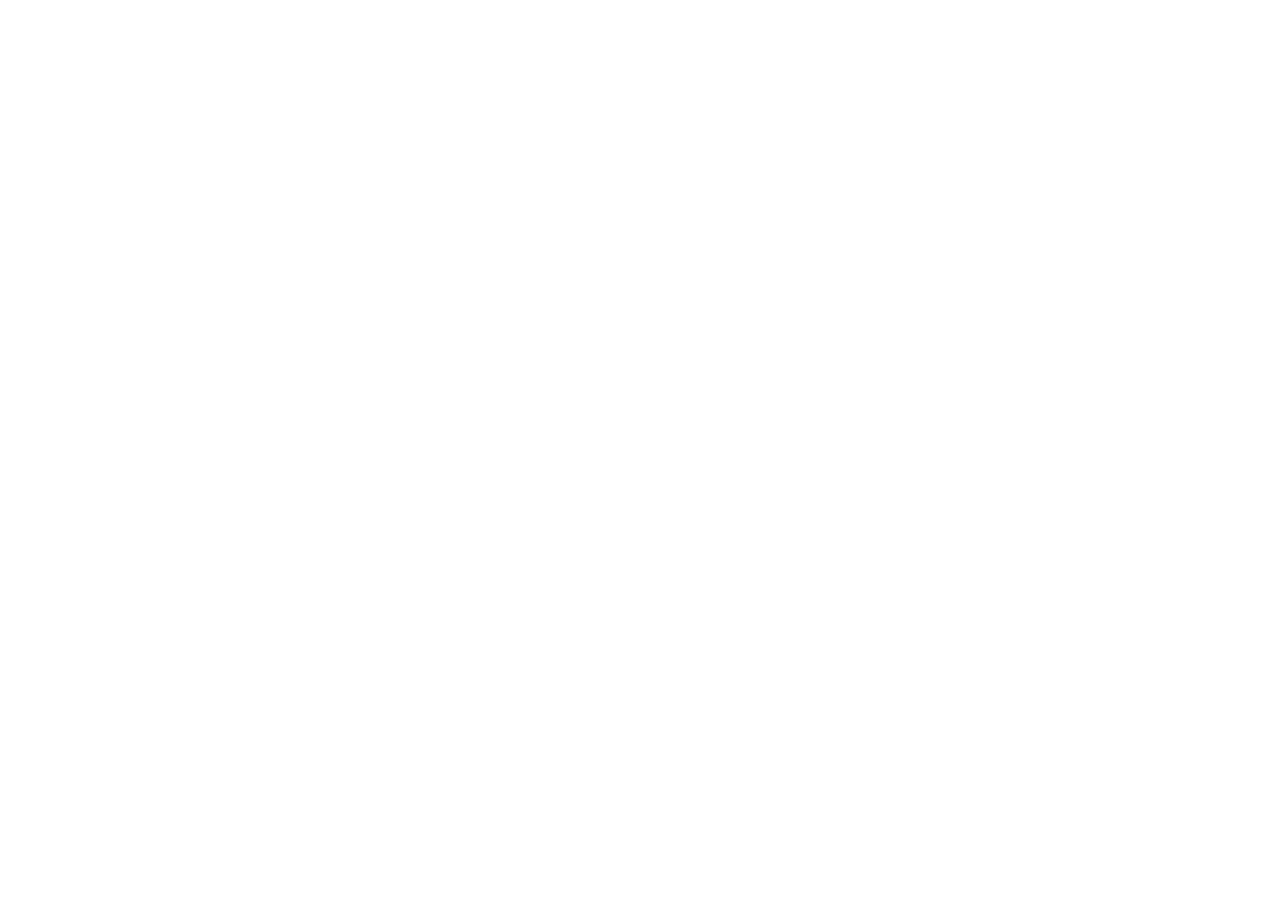
==== index.html @ 13ed6ed2 "大事件项目准备工作" ====
<!DOCTYPE html>
<html lang="en">

<head>
    <meta charset="UTF-8">
    <meta http-equiv="X-UA-Compatible" content="IE=edge">
    <meta name="viewport" content="width=device-width, initial-scale=1.0">
    <title>Document</title>
</head>

<body>

</body>

</html>
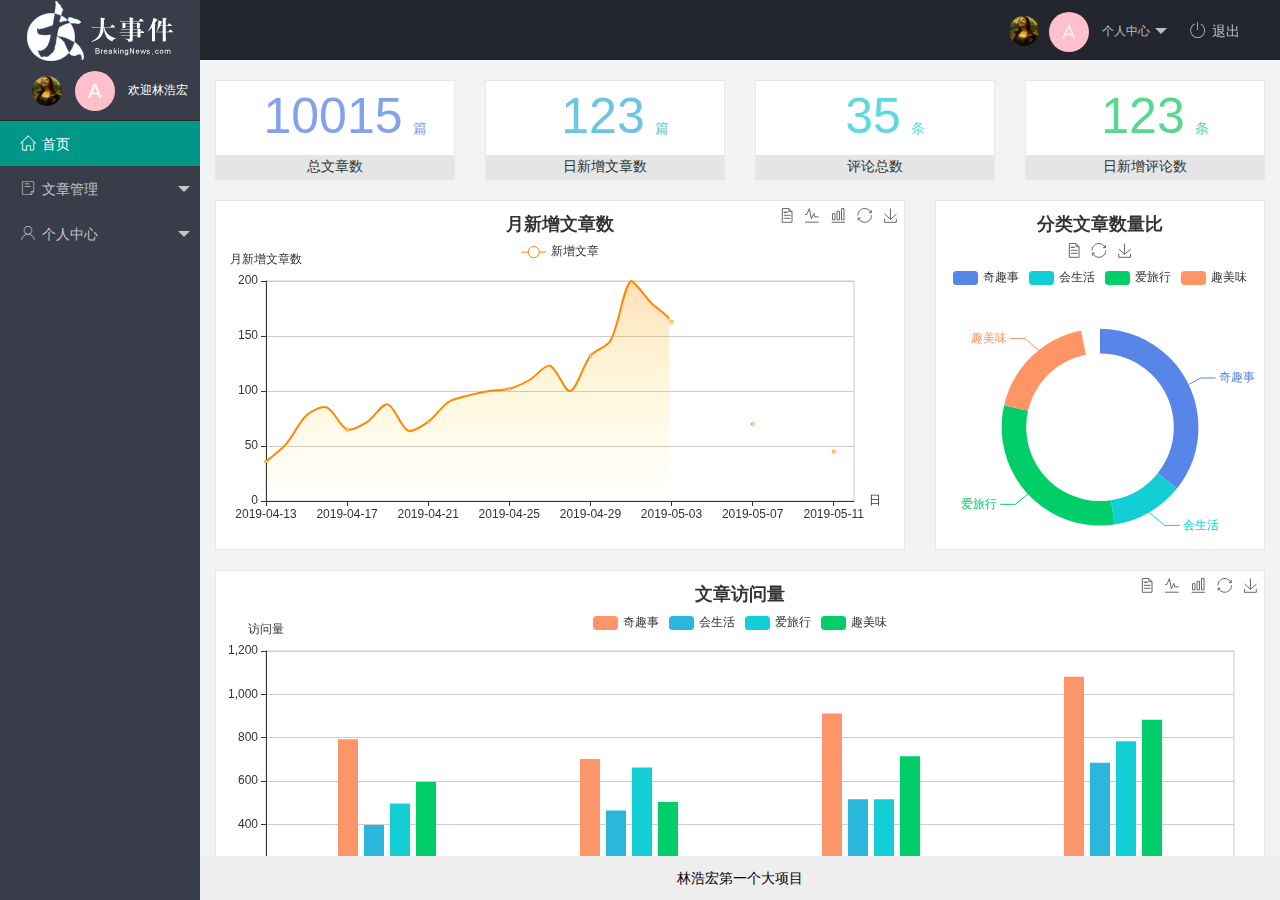
==== commit 790a11d7: "完成后台主页基本设计" ====
--- a/index.html
+++ b/index.html
@@ -6,10 +6,95 @@
     <meta http-equiv="X-UA-Compatible" content="IE=edge">
     <meta name="viewport" content="width=device-width, initial-scale=1.0">
     <title>Document</title>
+    <!-- 导入layui的样式 -->
+    <link rel="stylesheet" href="/assets/lib/layui/css/layui.css">
+    <!-- 导入第三方的字体图标库 -->
+    <link rel="stylesheet" href="/assets/fonts/iconfont.css">
+    <!-- 导入index的样式 -->
+    <link rel="stylesheet" href="/assets/css/index.css">
 </head>
 
 <body>
+    <div class="layui-layout layui-layout-admin">
+        <div class="layui-header">
+            <div class="layui-logo layui-hide-xs layui-bg-black">
+                <img src="/assets/images/logo.png" alt="">
+            </div>
+            <!-- 头部区域（可配合layui 已有的水平导航） -->
 
+            <ul class="layui-nav layui-layout-right">
+                <li class="layui-nav-item layui-hide layui-show-md-inline-block">
+                    <a href="javascript:;" class="userinfo">
+                        <img src="/assets/images/581ef4b29cda1a4cdd66f0a8a981d79a_1.jpg" class="layui-nav-img" style=width:30px;height:30px><span class="text-avatar">
+                            A
+                        </span> 个人中心
+                    </a>
+                    <dl class="layui-nav-child">
+                        <dd><a href="">基本资料</a></dd>
+                        <dd><a href="">更换头像</a></dd>
+                        <dd><a href="">重置密码</a></dd>
+                    </dl>
+                </li>
+                <li class="layui-nav-item" id="tuichu" lay-header-event="menuRight" lay-unselect>
+                    <a href="javascript:;">
+                        <span class="iconfont icon-tuichu"></span>退出
+                    </a>
+                </li>
+            </ul>
+        </div>
+
+        <div class="layui-side layui-bg-black">
+            <div class="layui-side-scroll">
+                <!-- 首页上面的头像区域 -->
+                <div class="userinfo">
+                    <img src="/assets/images/581ef4b29cda1a4cdd66f0a8a981d79a_1.jpg" class="layui-nav-img" style=width:30px;height:30px>
+                    <span class="text-avatar">
+                        A
+                    </span> <span id="welcome">欢迎林浩宏</span>
+                </div>
+                <!-- 左侧导航区域（可配合layui已有的垂直导航） -->
+                <ul class="layui-nav layui-nav-tree" lay-filter="test" lay-shrink="all">
+                    <li class="layui-nav-item layui-this"><a href="/home/dashboard.html" target="fm"><span class="iconfont icon-home"></span>首页</a></li>
+                    <li class="layui-nav-item">
+                        <a class="" href="javascript:;"><span class="iconfont icon-16"></span>文章管理</a>
+                        <dl class="layui-nav-child">
+                            <dd><a href="javascript:;"><i class="layui-icon layui-icon-app"></i>文章类别</a></dd>
+                            <dd><a href="javascript:;"><i class="layui-icon layui-icon-app"></i>文章列表</a></dd>
+                            <dd><a href="javascript:;"><i class="layui-icon layui-icon-app"></i>发布文章</a></dd>
+                        </dl>
+                    </li>
+                    <li class="layui-nav-item">
+                        <a href="javascript:;"><span class="iconfont icon-user"></span>个人中心</a>
+                        <dl class="layui-nav-child">
+                            <dd><a href="javascript:;"><i class="layui-icon layui-icon-user"></i>基本资料</a></dd>
+                            <dd><a href="javascript:;"><i class="layui-icon layui-icon-picture"></i>更换头像</a></dd>
+                            <dd><a href="javascript:;"><i class="layui-icon layui-icon-set-sm"></i>重置密码</a></dd>
+                        </dl>
+                    </li>
+                </ul>
+            </div>
+        </div>
+
+        <div class="layui-body">
+            <!-- 内容主体区域 -->
+            <iframe name="fm" src="/home/dashboard.html" frameborder="0" id="iframe"></iframe>
+        </div>
+
+        <div class="layui-footer">
+            <!-- 底部固定区域 -->
+            林浩宏第一个大项目
+        </div>
+    </div>
+
+
+    <!-- 导入jQuery.js脚本 -->
+    <script src="/assets/lib/jquery.js"></script>
+    <!-- 导入layui.js脚本 -->
+    <script src="/assets/lib/layui/layui.all.js"></script>
+    <!-- 导入本地的index.js脚本 -->
+    <script src="/assets/js/index.js"></script>
+    <!-- 导入封装的公共拼接url地址 -->
+    <script src="/assets/js/baseApi.js"></script>
 </body>
 
 </html>--- a/assets/lib/layui/css/layui.css
+++ b/assets/lib/layui/css/layui.css
@@ -0,0 +1,2 @@
+/** layui-v2.5.5 MIT License By https://www.layui.com */
+ .layui-inline,img{display:inline-block;vertical-align:middle}h1,h2,h3,h4,h5,h6{font-weight:400}.layui-edge,.layui-header,.layui-inline,.layui-main{position:relative}.layui-body,.layui-edge,.layui-elip{overflow:hidden}.layui-btn,.layui-edge,.layui-inline,img{vertical-align:middle}.layui-btn,.layui-disabled,.layui-icon,.layui-unselect{-moz-user-select:none;-webkit-user-select:none;-ms-user-select:none}.layui-elip,.layui-form-checkbox span,.layui-form-pane .layui-form-label{text-overflow:ellipsis;white-space:nowrap}.layui-breadcrumb,.layui-tree-btnGroup{visibility:hidden}blockquote,body,button,dd,div,dl,dt,form,h1,h2,h3,h4,h5,h6,input,li,ol,p,pre,td,textarea,th,ul{margin:0;padding:0;-webkit-tap-highlight-color:rgba(0,0,0,0)}a:active,a:hover{outline:0}img{border:none}li{list-style:none}table{border-collapse:collapse;border-spacing:0}h4,h5,h6{font-size:100%}button,input,optgroup,option,select,textarea{font-family:inherit;font-size:inherit;font-style:inherit;font-weight:inherit;outline:0}pre{white-space:pre-wrap;white-space:-moz-pre-wrap;white-space:-pre-wrap;white-space:-o-pre-wrap;word-wrap:break-word}body{line-height:24px;font:14px Helvetica Neue,Helvetica,PingFang SC,Tahoma,Arial,sans-serif}hr{height:1px;margin:10px 0;border:0;clear:both}a{color:#333;text-decoration:none}a:hover{color:#777}a cite{font-style:normal;*cursor:pointer}.layui-border-box,.layui-border-box *{box-sizing:border-box}.layui-box,.layui-box *{box-sizing:content-box}.layui-clear{clear:both;*zoom:1}.layui-clear:after{content:'\20';clear:both;*zoom:1;display:block;height:0}.layui-inline{*display:inline;*zoom:1}.layui-edge{display:inline-block;width:0;height:0;border-width:6px;border-style:dashed;border-color:transparent}.layui-edge-top{top:-4px;border-bottom-color:#999;border-bottom-style:solid}.layui-edge-right{border-left-color:#999;border-left-style:solid}.layui-edge-bottom{top:2px;border-top-color:#999;border-top-style:solid}.layui-edge-left{border-right-color:#999;border-right-style:solid}.layui-disabled,.layui-disabled:hover{color:#d2d2d2!important;cursor:not-allowed!important}.layui-circle{border-radius:100%}.layui-show{display:block!important}.layui-hide{display:none!important}@font-face{font-family:layui-icon;src:url(../font/iconfont.eot?v=250);src:url(../font/iconfont.eot?v=250#iefix) format('embedded-opentype'),url(../font/iconfont.woff2?v=250) format('woff2'),url(../font/iconfont.woff?v=250) format('woff'),url(../font/iconfont.ttf?v=250) format('truetype'),url(../font/iconfont.svg?v=250#layui-icon) format('svg')}.layui-icon{font-family:layui-icon!important;font-size:16px;font-style:normal;-webkit-font-smoothing:antialiased;-moz-osx-font-smoothing:grayscale}.layui-icon-reply-fill:before{content:"\e611"}.layui-icon-set-fill:before{content:"\e614"}.layui-icon-menu-fill:before{content:"\e60f"}.layui-icon-search:before{content:"\e615"}.layui-icon-share:before{content:"\e641"}.layui-icon-set-sm:before{content:"\e620"}.layui-icon-engine:before{content:"\e628"}.layui-icon-close:before{content:"\1006"}.layui-icon-close-fill:before{content:"\1007"}.layui-icon-chart-screen:before{content:"\e629"}.layui-icon-star:before{content:"\e600"}.layui-icon-circle-dot:before{content:"\e617"}.layui-icon-chat:before{content:"\e606"}.layui-icon-release:before{content:"\e609"}.layui-icon-list:before{content:"\e60a"}.layui-icon-chart:before{content:"\e62c"}.layui-icon-ok-circle:before{content:"\1005"}.layui-icon-layim-theme:before{content:"\e61b"}.layui-icon-table:before{content:"\e62d"}.layui-icon-right:before{content:"\e602"}.layui-icon-left:before{content:"\e603"}.layui-icon-cart-simple:before{content:"\e698"}.layui-icon-face-cry:before{content:"\e69c"}.layui-icon-face-smile:before{content:"\e6af"}.layui-icon-survey:before{content:"\e6b2"}.layui-icon-tree:before{content:"\e62e"}.layui-icon-upload-circle:before{content:"\e62f"}.layui-icon-add-circle:before{content:"\e61f"}.layui-icon-download-circle:before{content:"\e601"}.layui-icon-templeate-1:before{content:"\e630"}.layui-icon-util:before{content:"\e631"}.layui-icon-face-surprised:before{content:"\e664"}.layui-icon-edit:before{content:"\e642"}.layui-icon-speaker:before{content:"\e645"}.layui-icon-down:before{content:"\e61a"}.layui-icon-file:before{content:"\e621"}.layui-icon-layouts:before{content:"\e632"}.layui-icon-rate-half:before{content:"\e6c9"}.layui-icon-add-circle-fine:before{content:"\e608"}.layui-icon-prev-circle:before{content:"\e633"}.layui-icon-read:before{content:"\e705"}.layui-icon-404:before{content:"\e61c"}.layui-icon-carousel:before{content:"\e634"}.layui-icon-help:before{content:"\e607"}.layui-icon-code-circle:before{content:"\e635"}.layui-icon-water:before{content:"\e636"}.layui-icon-username:before{content:"\e66f"}.layui-icon-find-fill:before{content:"\e670"}.layui-icon-about:before{content:"\e60b"}.layui-icon-location:before{content:"\e715"}.layui-icon-up:before{content:"\e619"}.layui-icon-pause:before{content:"\e651"}.layui-icon-date:before{content:"\e637"}.layui-icon-layim-uploadfile:before{content:"\e61d"}.layui-icon-delete:before{content:"\e640"}.layui-icon-play:before{content:"\e652"}.layui-icon-top:before{content:"\e604"}.layui-icon-friends:before{content:"\e612"}.layui-icon-refresh-3:before{content:"\e9aa"}.layui-icon-ok:before{content:"\e605"}.layui-icon-layer:before{content:"\e638"}.layui-icon-face-smile-fine:before{content:"\e60c"}.layui-icon-dollar:before{content:"\e659"}.layui-icon-group:before{content:"\e613"}.layui-icon-layim-download:before{content:"\e61e"}.layui-icon-picture-fine:before{content:"\e60d"}.layui-icon-link:before{content:"\e64c"}.layui-icon-diamond:before{content:"\e735"}.layui-icon-log:before{content:"\e60e"}.layui-icon-rate-solid:before{content:"\e67a"}.layui-icon-fonts-del:before{content:"\e64f"}.layui-icon-unlink:before{content:"\e64d"}.layui-icon-fonts-clear:before{content:"\e639"}.layui-icon-triangle-r:before{content:"\e623"}.layui-icon-circle:before{content:"\e63f"}.layui-icon-radio:before{content:"\e643"}.layui-icon-align-center:before{content:"\e647"}.layui-icon-align-right:before{content:"\e648"}.layui-icon-align-left:before{content:"\e649"}.layui-icon-loading-1:before{content:"\e63e"}.layui-icon-return:before{content:"\e65c"}.layui-icon-fonts-strong:before{content:"\e62b"}.layui-icon-upload:before{content:"\e67c"}.layui-icon-dialogue:before{content:"\e63a"}.layui-icon-video:before{content:"\e6ed"}.layui-icon-headset:before{content:"\e6fc"}.layui-icon-cellphone-fine:before{content:"\e63b"}.layui-icon-add-1:before{content:"\e654"}.layui-icon-face-smile-b:before{content:"\e650"}.layui-icon-fonts-html:before{content:"\e64b"}.layui-icon-form:before{content:"\e63c"}.layui-icon-cart:before{content:"\e657"}.layui-icon-camera-fill:before{content:"\e65d"}.layui-icon-tabs:before{content:"\e62a"}.layui-icon-fonts-code:before{content:"\e64e"}.layui-icon-fire:before{content:"\e756"}.layui-icon-set:before{content:"\e716"}.layui-icon-fonts-u:before{content:"\e646"}.layui-icon-triangle-d:before{content:"\e625"}.layui-icon-tips:before{content:"\e702"}.layui-icon-picture:before{content:"\e64a"}.layui-icon-more-vertical:before{content:"\e671"}.layui-icon-flag:before{content:"\e66c"}.layui-icon-loading:before{content:"\e63d"}.layui-icon-fonts-i:before{content:"\e644"}.layui-icon-refresh-1:before{content:"\e666"}.layui-icon-rmb:before{content:"\e65e"}.layui-icon-home:before{content:"\e68e"}.layui-icon-user:before{content:"\e770"}.layui-icon-notice:before{content:"\e667"}.layui-icon-login-weibo:before{content:"\e675"}.layui-icon-voice:before{content:"\e688"}.layui-icon-upload-drag:before{content:"\e681"}.layui-icon-login-qq:before{content:"\e676"}.layui-icon-snowflake:before{content:"\e6b1"}.layui-icon-file-b:before{content:"\e655"}.layui-icon-template:before{content:"\e663"}.layui-icon-auz:before{content:"\e672"}.layui-icon-console:before{content:"\e665"}.layui-icon-app:before{content:"\e653"}.layui-icon-prev:before{content:"\e65a"}.layui-icon-website:before{content:"\e7ae"}.layui-icon-next:before{content:"\e65b"}.layui-icon-component:before{content:"\e857"}.layui-icon-more:before{content:"\e65f"}.layui-icon-login-wechat:before{content:"\e677"}.layui-icon-shrink-right:before{content:"\e668"}.layui-icon-spread-left:before{content:"\e66b"}.layui-icon-camera:before{content:"\e660"}.layui-icon-note:before{content:"\e66e"}.layui-icon-refresh:before{content:"\e669"}.layui-icon-female:before{content:"\e661"}.layui-icon-male:before{content:"\e662"}.layui-icon-password:before{content:"\e673"}.layui-icon-senior:before{content:"\e674"}.layui-icon-theme:before{content:"\e66a"}.layui-icon-tread:before{content:"\e6c5"}.layui-icon-praise:before{content:"\e6c6"}.layui-icon-star-fill:before{content:"\e658"}.layui-icon-rate:before{content:"\e67b"}.layui-icon-template-1:before{content:"\e656"}.layui-icon-vercode:before{content:"\e679"}.layui-icon-cellphone:before{content:"\e678"}.layui-icon-screen-full:before{content:"\e622"}.layui-icon-screen-restore:before{content:"\e758"}.layui-icon-cols:before{content:"\e610"}.layui-icon-export:before{content:"\e67d"}.layui-icon-print:before{content:"\e66d"}.layui-icon-slider:before{content:"\e714"}.layui-icon-addition:before{content:"\e624"}.layui-icon-subtraction:before{content:"\e67e"}.layui-icon-service:before{content:"\e626"}.layui-icon-transfer:before{content:"\e691"}.layui-main{width:1140px;margin:0 auto}.layui-header{z-index:1000;height:60px}.layui-header a:hover{transition:all .5s;-webkit-transition:all .5s}.layui-side{position:fixed;left:0;top:0;bottom:0;z-index:999;width:200px;overflow-x:hidden}.layui-side-scroll{position:relative;width:220px;height:100%;overflow-x:hidden}.layui-body{position:absolute;left:200px;right:0;top:0;bottom:0;z-index:998;width:auto;overflow-y:auto;box-sizing:border-box}.layui-layout-body{overflow:hidden}.layui-layout-admin .layui-header{background-color:#23262E}.layui-layout-admin .layui-side{top:60px;width:200px;overflow-x:hidden}.layui-layout-admin .layui-body{position:fixed;top:60px;bottom:44px}.layui-layout-admin .layui-main{width:auto;margin:0 15px}.layui-layout-admin .layui-footer{position:fixed;left:200px;right:0;bottom:0;height:44px;line-height:44px;padding:0 15px;background-color:#eee}.layui-layout-admin .layui-logo{position:absolute;left:0;top:0;width:200px;height:100%;line-height:60px;text-align:center;color:#009688;font-size:16px}.layui-layout-admin .layui-header .layui-nav{background:0 0}.layui-layout-left{position:absolute!important;left:200px;top:0}.layui-layout-right{position:absolute!important;right:0;top:0}.layui-container{position:relative;margin:0 auto;padding:0 15px;box-sizing:border-box}.layui-fluid{position:relative;margin:0 auto;padding:0 15px}.layui-row:after,.layui-row:before{content:'';display:block;clear:both}.layui-col-lg1,.layui-col-lg10,.layui-col-lg11,.layui-col-lg12,.layui-col-lg2,.layui-col-lg3,.layui-col-lg4,.layui-col-lg5,.layui-col-lg6,.layui-col-lg7,.layui-col-lg8,.layui-col-lg9,.layui-col-md1,.layui-col-md10,.layui-col-md11,.layui-col-md12,.layui-col-md2,.layui-col-md3,.layui-col-md4,.layui-col-md5,.layui-col-md6,.layui-col-md7,.layui-col-md8,.layui-col-md9,.layui-col-sm1,.layui-col-sm10,.layui-col-sm11,.layui-col-sm12,.layui-col-sm2,.layui-col-sm3,.layui-col-sm4,.layui-col-sm5,.layui-col-sm6,.layui-col-sm7,.layui-col-sm8,.layui-col-sm9,.layui-col-xs1,.layui-col-xs10,.layui-col-xs11,.layui-col-xs12,.layui-col-xs2,.layui-col-xs3,.layui-col-xs4,.layui-col-xs5,.layui-col-xs6,.layui-col-xs7,.layui-col-xs8,.layui-col-xs9{position:relative;display:block;box-sizing:border-box}.layui-col-xs1,.layui-col-xs10,.layui-col-xs11,.layui-col-xs12,.layui-col-xs2,.layui-col-xs3,.layui-col-xs4,.layui-col-xs5,.layui-col-xs6,.layui-col-xs7,.layui-col-xs8,.layui-col-xs9{float:left}.layui-col-xs1{width:8.33333333%}.layui-col-xs2{width:16.66666667%}.layui-col-xs3{width:25%}.layui-col-xs4{width:33.33333333%}.layui-col-xs5{width:41.66666667%}.layui-col-xs6{width:50%}.layui-col-xs7{width:58.33333333%}.layui-col-xs8{width:66.66666667%}.layui-col-xs9{width:75%}.layui-col-xs10{width:83.33333333%}.layui-col-xs11{width:91.66666667%}.layui-col-xs12{width:100%}.layui-col-xs-offset1{margin-left:8.33333333%}.layui-col-xs-offset2{margin-left:16.66666667%}.layui-col-xs-offset3{margin-left:25%}.layui-col-xs-offset4{margin-left:33.33333333%}.layui-col-xs-offset5{margin-left:41.66666667%}.layui-col-xs-offset6{margin-left:50%}.layui-col-xs-offset7{margin-left:58.33333333%}.layui-col-xs-offset8{margin-left:66.66666667%}.layui-col-xs-offset9{margin-left:75%}.layui-col-xs-offset10{margin-left:83.33333333%}.layui-col-xs-offset11{margin-left:91.66666667%}.layui-col-xs-offset12{margin-left:100%}@media screen and (max-width:768px){.layui-hide-xs{display:none!important}.layui-show-xs-block{display:block!important}.layui-show-xs-inline{display:inline!important}.layui-show-xs-inline-block{display:inline-block!important}}@media screen and (min-width:768px){.layui-container{width:750px}.layui-hide-sm{display:none!important}.layui-show-sm-block{display:block!important}.layui-show-sm-inline{display:inline!important}.layui-show-sm-inline-block{display:inline-block!important}.layui-col-sm1,.layui-col-sm10,.layui-col-sm11,.layui-col-sm12,.layui-col-sm2,.layui-col-sm3,.layui-col-sm4,.layui-col-sm5,.layui-col-sm6,.layui-col-sm7,.layui-col-sm8,.layui-col-sm9{float:left}.layui-col-sm1{width:8.33333333%}.layui-col-sm2{width:16.66666667%}.layui-col-sm3{width:25%}.layui-col-sm4{width:33.33333333%}.layui-col-sm5{width:41.66666667%}.layui-col-sm6{width:50%}.layui-col-sm7{width:58.33333333%}.layui-col-sm8{width:66.66666667%}.layui-col-sm9{width:75%}.layui-col-sm10{width:83.33333333%}.layui-col-sm11{width:91.66666667%}.layui-col-sm12{width:100%}.layui-col-sm-offset1{margin-left:8.33333333%}.layui-col-sm-offset2{margin-left:16.66666667%}.layui-col-sm-offset3{margin-left:25%}.layui-col-sm-offset4{margin-left:33.33333333%}.layui-col-sm-offset5{margin-left:41.66666667%}.layui-col-sm-offset6{margin-left:50%}.layui-col-sm-offset7{margin-left:58.33333333%}.layui-col-sm-offset8{margin-left:66.66666667%}.layui-col-sm-offset9{margin-left:75%}.layui-col-sm-offset10{margin-left:83.33333333%}.layui-col-sm-offset11{margin-left:91.66666667%}.layui-col-sm-offset12{margin-left:100%}}@media screen and (min-width:992px){.layui-container{width:970px}.layui-hide-md{display:none!important}.layui-show-md-block{display:block!important}.layui-show-md-inline{display:inline!important}.layui-show-md-inline-block{display:inline-block!important}.layui-col-md1,.layui-col-md10,.layui-col-md11,.layui-col-md12,.layui-col-md2,.layui-col-md3,.layui-col-md4,.layui-col-md5,.layui-col-md6,.layui-col-md7,.layui-col-md8,.layui-col-md9{float:left}.layui-col-md1{width:8.33333333%}.layui-col-md2{width:16.66666667%}.layui-col-md3{width:25%}.layui-col-md4{width:33.33333333%}.layui-col-md5{width:41.66666667%}.layui-col-md6{width:50%}.layui-col-md7{width:58.33333333%}.layui-col-md8{width:66.66666667%}.layui-col-md9{width:75%}.layui-col-md10{width:83.33333333%}.layui-col-md11{width:91.66666667%}.layui-col-md12{width:100%}.layui-col-md-offset1{margin-left:8.33333333%}.layui-col-md-offset2{margin-left:16.66666667%}.layui-col-md-offset3{margin-left:25%}.layui-col-md-offset4{margin-left:33.33333333%}.layui-col-md-offset5{margin-left:41.66666667%}.layui-col-md-offset6{margin-left:50%}.layui-col-md-offset7{margin-left:58.33333333%}.layui-col-md-offset8{margin-left:66.66666667%}.layui-col-md-offset9{margin-left:75%}.layui-col-md-offset10{margin-left:83.33333333%}.layui-col-md-offset11{margin-left:91.66666667%}.layui-col-md-offset12{margin-left:100%}}@media screen and (min-width:1200px){.layui-container{width:1170px}.layui-hide-lg{display:none!important}.layui-show-lg-block{display:block!important}.layui-show-lg-inline{display:inline!important}.layui-show-lg-inline-block{display:inline-block!important}.layui-col-lg1,.layui-col-lg10,.layui-col-lg11,.layui-col-lg12,.layui-col-lg2,.layui-col-lg3,.layui-col-lg4,.layui-col-lg5,.layui-col-lg6,.layui-col-lg7,.layui-col-lg8,.layui-col-lg9{float:left}.layui-col-lg1{width:8.33333333%}.layui-col-lg2{width:16.66666667%}.layui-col-lg3{width:25%}.layui-col-lg4{width:33.33333333%}.layui-col-lg5{width:41.66666667%}.layui-col-lg6{width:50%}.layui-col-lg7{width:58.33333333%}.layui-col-lg8{width:66.66666667%}.layui-col-lg9{width:75%}.layui-col-lg10{width:83.33333333%}.layui-col-lg11{width:91.66666667%}.layui-col-lg12{width:100%}.layui-col-lg-offset1{margin-left:8.33333333%}.layui-col-lg-offset2{margin-left:16.66666667%}.layui-col-lg-offset3{margin-left:25%}.layui-col-lg-offset4{margin-left:33.33333333%}.layui-col-lg-offset5{margin-left:41.66666667%}.layui-col-lg-offset6{margin-left:50%}.layui-col-lg-offset7{margin-left:58.33333333%}.layui-col-lg-offset8{margin-left:66.66666667%}.layui-col-lg-offset9{margin-left:75%}.layui-col-lg-offset10{margin-left:83.33333333%}.layui-col-lg-offset11{margin-left:91.66666667%}.layui-col-lg-offset12{margin-left:100%}}.layui-col-space1{margin:-.5px}.layui-col-space1>*{padding:.5px}.layui-col-space3{margin:-1.5px}.layui-col-space3>*{padding:1.5px}.layui-col-space5{margin:-2.5px}.layui-col-space5>*{padding:2.5px}.layui-col-space8{margin:-3.5px}.layui-col-space8>*{padding:3.5px}.layui-col-space10{margin:-5px}.layui-col-space10>*{padding:5px}.layui-col-space12{margin:-6px}.layui-col-space12>*{padding:6px}.layui-col-space15{margin:-7.5px}.layui-col-space15>*{padding:7.5px}.layui-col-space18{margin:-9px}.layui-col-space18>*{padding:9px}.layui-col-space20{margin:-10px}.layui-col-space20>*{padding:10px}.layui-col-space22{margin:-11px}.layui-col-space22>*{padding:11px}.layui-col-space25{margin:-12.5px}.layui-col-space25>*{padding:12.5px}.layui-col-space30{margin:-15px}.layui-col-space30>*{padding:15px}.layui-btn,.layui-input,.layui-select,.layui-textarea,.layui-upload-button{outline:0;-webkit-appearance:none;transition:all .3s;-webkit-transition:all .3s;box-sizing:border-box}.layui-elem-quote{margin-bottom:10px;padding:15px;line-height:22px;border-left:5px solid #009688;border-radius:0 2px 2px 0;background-color:#f2f2f2}.layui-quote-nm{border-style:solid;border-width:1px 1px 1px 5px;background:0 0}.layui-elem-field{margin-bottom:10px;padding:0;border-width:1px;border-style:solid}.layui-elem-field legend{margin-left:20px;padding:0 10px;font-size:20px;font-weight:300}.layui-field-title{margin:10px 0 20px;border-width:1px 0 0}.layui-field-box{padding:10px 15px}.layui-field-title .layui-field-box{padding:10px 0}.layui-progress{position:relative;height:6px;border-radius:20px;background-color:#e2e2e2}.layui-progress-bar{position:absolute;left:0;top:0;width:0;max-width:100%;height:6px;border-radius:20px;text-align:right;background-color:#5FB878;transition:all .3s;-webkit-transition:all .3s}.layui-progress-big,.layui-progress-big .layui-progress-bar{height:18px;line-height:18px}.layui-progress-text{position:relative;top:-20px;line-height:18px;font-size:12px;color:#666}.layui-progress-big .layui-progress-text{position:static;padding:0 10px;color:#fff}.layui-collapse{border-width:1px;border-style:solid;border-radius:2px}.layui-colla-content,.layui-colla-item{border-top-width:1px;border-top-style:solid}.layui-colla-item:first-child{border-top:none}.layui-colla-title{position:relative;height:42px;line-height:42px;padding:0 15px 0 35px;color:#333;background-color:#f2f2f2;cursor:pointer;font-size:14px;overflow:hidden}.layui-colla-content{display:none;padding:10px 15px;line-height:22px;color:#666}.layui-colla-icon{position:absolute;left:15px;top:0;font-size:14px}.layui-card{margin-bottom:15px;border-radius:2px;background-color:#fff;box-shadow:0 1px 2px 0 rgba(0,0,0,.05)}.layui-card:last-child{margin-bottom:0}.layui-card-header{position:relative;height:42px;line-height:42px;padding:0 15px;border-bottom:1px solid #f6f6f6;color:#333;border-radius:2px 2px 0 0;font-size:14px}.layui-bg-black,.layui-bg-blue,.layui-bg-cyan,.layui-bg-green,.layui-bg-orange,.layui-bg-red{color:#fff!important}.layui-card-body{position:relative;padding:10px 15px;line-height:24px}.layui-card-body[pad15]{padding:15px}.layui-card-body[pad20]{padding:20px}.layui-card-body .layui-table{margin:5px 0}.layui-card .layui-tab{margin:0}.layui-panel-window{position:relative;padding:15px;border-radius:0;border-top:5px solid #E6E6E6;background-color:#fff}.layui-auxiliar-moving{position:fixed;left:0;right:0;top:0;bottom:0;width:100%;height:100%;background:0 0;z-index:9999999999}.layui-form-label,.layui-form-mid,.layui-form-select,.layui-input-block,.layui-input-inline,.layui-textarea{position:relative}.layui-bg-red{background-color:#FF5722!important}.layui-bg-orange{background-color:#FFB800!important}.layui-bg-green{background-color:#009688!important}.layui-bg-cyan{background-color:#2F4056!important}.layui-bg-blue{background-color:#1E9FFF!important}.layui-bg-black{background-color:#393D49!important}.layui-bg-gray{background-color:#eee!important;color:#666!important}.layui-badge-rim,.layui-colla-content,.layui-colla-item,.layui-collapse,.layui-elem-field,.layui-form-pane .layui-form-item[pane],.layui-form-pane .layui-form-label,.layui-input,.layui-layedit,.layui-layedit-tool,.layui-quote-nm,.layui-select,.layui-tab-bar,.layui-tab-card,.layui-tab-title,.layui-tab-title .layui-this:after,.layui-textarea{border-color:#e6e6e6}.layui-timeline-item:before,hr{background-color:#e6e6e6}.layui-text{line-height:22px;font-size:14px;color:#666}.layui-text h1,.layui-text h2,.layui-text h3{font-weight:500;color:#333}.layui-text h1{font-size:30px}.layui-text h2{font-size:24px}.layui-text h3{font-size:18px}.layui-text a:not(.layui-btn){color:#01AAED}.layui-text a:not(.layui-btn):hover{text-decoration:underline}.layui-text ul{padding:5px 0 5px 15px}.layui-text ul li{margin-top:5px;list-style-type:disc}.layui-text em,.layui-word-aux{color:#999!important;padding:0 5px!important}.layui-btn{display:inline-block;height:38px;line-height:38px;padding:0 18px;background-color:#009688;color:#fff;white-space:nowrap;text-align:center;font-size:14px;border:none;border-radius:2px;cursor:pointer}.layui-btn:hover{opacity:.8;filter:alpha(opacity=80);color:#fff}.layui-btn:active{opacity:1;filter:alpha(opacity=100)}.layui-btn+.layui-btn{margin-left:10px}.layui-btn-container{font-size:0}.layui-btn-container .layui-btn{margin-right:10px;margin-bottom:10px}.layui-btn-container .layui-btn+.layui-btn{margin-left:0}.layui-table .layui-btn-container .layui-btn{margin-bottom:9px}.layui-btn-radius{border-radius:100px}.layui-btn .layui-icon{margin-right:3px;font-size:18px;vertical-align:bottom;vertical-align:middle\9}.layui-btn-primary{border:1px solid #C9C9C9;background-color:#fff;color:#555}.layui-btn-primary:hover{border-color:#009688;color:#333}.layui-btn-normal{background-color:#1E9FFF}.layui-btn-warm{background-color:#FFB800}.layui-btn-danger{background-color:#FF5722}.layui-btn-checked{background-color:#5FB878}.layui-btn-disabled,.layui-btn-disabled:active,.layui-btn-disabled:hover{border:1px solid #e6e6e6;background-color:#FBFBFB;color:#C9C9C9;cursor:not-allowed;opacity:1}.layui-btn-lg{height:44px;line-height:44px;padding:0 25px;font-size:16px}.layui-btn-sm{height:30px;line-height:30px;padding:0 10px;font-size:12px}.layui-btn-sm i{font-size:16px!important}.layui-btn-xs{height:22px;line-height:22px;padding:0 5px;font-size:12px}.layui-btn-xs i{font-size:14px!important}.layui-btn-group{display:inline-block;vertical-align:middle;font-size:0}.layui-btn-group .layui-btn{margin-left:0!important;margin-right:0!important;border-left:1px solid rgba(255,255,255,.5);border-radius:0}.layui-btn-group .layui-btn-primary{border-left:none}.layui-btn-group .layui-btn-primary:hover{border-color:#C9C9C9;color:#009688}.layui-btn-group .layui-btn:first-child{border-left:none;border-radius:2px 0 0 2px}.layui-btn-group .layui-btn-primary:first-child{border-left:1px solid #c9c9c9}.layui-btn-group .layui-btn:last-child{border-radius:0 2px 2px 0}.layui-btn-group .layui-btn+.layui-btn{margin-left:0}.layui-btn-group+.layui-btn-group{margin-left:10px}.layui-btn-fluid{width:100%}.layui-input,.layui-select,.layui-textarea{height:38px;line-height:1.3;line-height:38px\9;border-width:1px;border-style:solid;background-color:#fff;border-radius:2px}.layui-input::-webkit-input-placeholder,.layui-select::-webkit-input-placeholder,.layui-textarea::-webkit-input-placeholder{line-height:1.3}.layui-input,.layui-textarea{display:block;width:100%;padding-left:10px}.layui-input:hover,.layui-textarea:hover{border-color:#D2D2D2!important}.layui-input:focus,.layui-textarea:focus{border-color:#C9C9C9!important}.layui-textarea{min-height:100px;height:auto;line-height:20px;padding:6px 10px;resize:vertical}.layui-select{padding:0 10px}.layui-form input[type=checkbox],.layui-form input[type=radio],.layui-form select{display:none}.layui-form [lay-ignore]{display:initial}.layui-form-item{margin-bottom:15px;clear:both;*zoom:1}.layui-form-item:after{content:'\20';clear:both;*zoom:1;display:block;height:0}.layui-form-label{float:left;display:block;padding:9px 15px;width:80px;font-weight:400;line-height:20px;text-align:right}.layui-form-label-col{display:block;float:none;padding:9px 0;line-height:20px;text-align:left}.layui-form-item .layui-inline{margin-bottom:5px;margin-right:10px}.layui-input-block{margin-left:110px;min-height:36px}.layui-input-inline{display:inline-block;vertical-align:middle}.layui-form-item .layui-input-inline{float:left;width:190px;margin-right:10px}.layui-form-text .layui-input-inline{width:auto}.layui-form-mid{float:left;display:block;padding:9px 0!important;line-height:20px;margin-right:10px}.layui-form-danger+.layui-form-select .layui-input,.layui-form-danger:focus{border-color:#FF5722!important}.layui-form-select .layui-input{padding-right:30px;cursor:pointer}.layui-form-select .layui-edge{position:absolute;right:10px;top:50%;margin-top:-3px;cursor:pointer;border-width:6px;border-top-color:#c2c2c2;border-top-style:solid;transition:all .3s;-webkit-transition:all .3s}.layui-form-select dl{display:none;position:absolute;left:0;top:42px;padding:5px 0;z-index:899;min-width:100%;border:1px solid #d2d2d2;max-height:300px;overflow-y:auto;background-color:#fff;border-radius:2px;box-shadow:0 2px 4px rgba(0,0,0,.12);box-sizing:border-box}.layui-form-select dl dd,.layui-form-select dl dt{padding:0 10px;line-height:36px;white-space:nowrap;overflow:hidden;text-overflow:ellipsis}.layui-form-select dl dt{font-size:12px;color:#999}.layui-form-select dl dd{cursor:pointer}.layui-form-select dl dd:hover{background-color:#f2f2f2;-webkit-transition:.5s all;transition:.5s all}.layui-form-select .layui-select-group dd{padding-left:20px}.layui-form-select dl dd.layui-select-tips{padding-left:10px!important;color:#999}.layui-form-select dl dd.layui-this{background-color:#5FB878;color:#fff}.layui-form-checkbox,.layui-form-select dl dd.layui-disabled{background-color:#fff}.layui-form-selected dl{display:block}.layui-form-checkbox,.layui-form-checkbox *,.layui-form-switch{display:inline-block;vertical-align:middle}.layui-form-selected .layui-edge{margin-top:-9px;-webkit-transform:rotate(180deg);transform:rotate(180deg);margin-top:-3px\9}:root .layui-form-selected .layui-edge{margin-top:-9px\0/IE9}.layui-form-selectup dl{top:auto;bottom:42px}.layui-select-none{margin:5px 0;text-align:center;color:#999}.layui-select-disabled .layui-disabled{border-color:#eee!important}.layui-select-disabled .layui-edge{border-top-color:#d2d2d2}.layui-form-checkbox{position:relative;height:30px;line-height:30px;margin-right:10px;padding-right:30px;cursor:pointer;font-size:0;-webkit-transition:.1s linear;transition:.1s linear;box-sizing:border-box}.layui-form-checkbox span{padding:0 10px;height:100%;font-size:14px;border-radius:2px 0 0 2px;background-color:#d2d2d2;color:#fff;overflow:hidden}.layui-form-checkbox:hover span{background-color:#c2c2c2}.layui-form-checkbox i{position:absolute;right:0;top:0;width:30px;height:28px;border:1px solid #d2d2d2;border-left:none;border-radius:0 2px 2px 0;color:#fff;font-size:20px;text-align:center}.layui-form-checkbox:hover i{border-color:#c2c2c2;color:#c2c2c2}.layui-form-checked,.layui-form-checked:hover{border-color:#5FB878}.layui-form-checked span,.layui-form-checked:hover span{background-color:#5FB878}.layui-form-checked i,.layui-form-checked:hover i{color:#5FB878}.layui-form-item .layui-form-checkbox{margin-top:4px}.layui-form-checkbox[lay-skin=primary]{height:auto!important;line-height:normal!important;min-width:18px;min-height:18px;border:none!important;margin-right:0;padding-left:28px;padding-right:0;background:0 0}.layui-form-checkbox[lay-skin=primary] span{padding-left:0;padding-right:15px;line-height:18px;background:0 0;color:#666}.layui-form-checkbox[lay-skin=primary] i{right:auto;left:0;width:16px;height:16px;line-height:16px;border:1px solid #d2d2d2;font-size:12px;border-radius:2px;background-color:#fff;-webkit-transition:.1s linear;transition:.1s linear}.layui-form-checkbox[lay-skin=primary]:hover i{border-color:#5FB878;color:#fff}.layui-form-checked[lay-skin=primary] i{border-color:#5FB878!important;background-color:#5FB878;color:#fff}.layui-checkbox-disbaled[lay-skin=primary] span{background:0 0!important;color:#c2c2c2}.layui-checkbox-disbaled[lay-skin=primary]:hover i{border-color:#d2d2d2}.layui-form-item .layui-form-checkbox[lay-skin=primary]{margin-top:10px}.layui-form-switch{position:relative;height:22px;line-height:22px;min-width:35px;padding:0 5px;margin-top:8px;border:1px solid #d2d2d2;border-radius:20px;cursor:pointer;background-color:#fff;-webkit-transition:.1s linear;transition:.1s linear}.layui-form-switch i{position:absolute;left:5px;top:3px;width:16px;height:16px;border-radius:20px;background-color:#d2d2d2;-webkit-transition:.1s linear;transition:.1s linear}.layui-form-switch em{position:relative;top:0;width:25px;margin-left:21px;padding:0!important;text-align:center!important;color:#999!important;font-style:normal!important;font-size:12px}.layui-form-onswitch{border-color:#5FB878;background-color:#5FB878}.layui-checkbox-disbaled,.layui-checkbox-disbaled i{border-color:#e2e2e2!important}.layui-form-onswitch i{left:100%;margin-left:-21px;background-color:#fff}.layui-form-onswitch em{margin-left:5px;margin-right:21px;color:#fff!important}.layui-checkbox-disbaled span{background-color:#e2e2e2!important}.layui-checkbox-disbaled:hover i{color:#fff!important}[lay-radio]{display:none}.layui-form-radio,.layui-form-radio *{display:inline-block;vertical-align:middle}.layui-form-radio{line-height:28px;margin:6px 10px 0 0;padding-right:10px;cursor:pointer;font-size:0}.layui-form-radio *{font-size:14px}.layui-form-radio>i{margin-right:8px;font-size:22px;color:#c2c2c2}.layui-form-radio>i:hover,.layui-form-radioed>i{color:#5FB878}.layui-radio-disbaled>i{color:#e2e2e2!important}.layui-form-pane .layui-form-label{width:110px;padding:8px 15px;height:38px;line-height:20px;border-width:1px;border-style:solid;border-radius:2px 0 0 2px;text-align:center;background-color:#FBFBFB;overflow:hidden;box-sizing:border-box}.layui-form-pane .layui-input-inline{margin-left:-1px}.layui-form-pane .layui-input-block{margin-left:110px;left:-1px}.layui-form-pane .layui-input{border-radius:0 2px 2px 0}.layui-form-pane .layui-form-text .layui-form-label{float:none;width:100%;border-radius:2px;box-sizing:border-box;text-align:left}.layui-form-pane .layui-form-text .layui-input-inline{display:block;margin:0;top:-1px;clear:both}.layui-form-pane .layui-form-text .layui-input-block{margin:0;left:0;top:-1px}.layui-form-pane .layui-form-text .layui-textarea{min-height:100px;border-radius:0 0 2px 2px}.layui-form-pane .layui-form-checkbox{margin:4px 0 4px 10px}.layui-form-pane .layui-form-radio,.layui-form-pane .layui-form-switch{margin-top:6px;margin-left:10px}.layui-form-pane .layui-form-item[pane]{position:relative;border-width:1px;border-style:solid}.layui-form-pane .layui-form-item[pane] .layui-form-label{position:absolute;left:0;top:0;height:100%;border-width:0 1px 0 0}.layui-form-pane .layui-form-item[pane] .layui-input-inline{margin-left:110px}@media screen and (max-width:450px){.layui-form-item .layui-form-label{text-overflow:ellipsis;overflow:hidden;white-space:nowrap}.layui-form-item .layui-inline{display:block;margin-right:0;margin-bottom:20px;clear:both}.layui-form-item .layui-inline:after{content:'\20';clear:both;display:block;height:0}.layui-form-item .layui-input-inline{display:block;float:none;left:-3px;width:auto;margin:0 0 10px 112px}.layui-form-item .layui-input-inline+.layui-form-mid{margin-left:110px;top:-5px;padding:0}.layui-form-item .layui-form-checkbox{margin-right:5px;margin-bottom:5px}}.layui-layedit{border-width:1px;border-style:solid;border-radius:2px}.layui-layedit-tool{padding:3px 5px;border-bottom-width:1px;border-bottom-style:solid;font-size:0}.layedit-tool-fixed{position:fixed;top:0;border-top:1px solid #e2e2e2}.layui-layedit-tool .layedit-tool-mid,.layui-layedit-tool .layui-icon{display:inline-block;vertical-align:middle;text-align:center;font-size:14px}.layui-layedit-tool .layui-icon{position:relative;width:32px;height:30px;line-height:30px;margin:3px 5px;color:#777;cursor:pointer;border-radius:2px}.layui-layedit-tool .layui-icon:hover{color:#393D49}.layui-layedit-tool .layui-icon:active{color:#000}.layui-layedit-tool .layedit-tool-active{background-color:#e2e2e2;color:#000}.layui-layedit-tool .layui-disabled,.layui-layedit-tool .layui-disabled:hover{color:#d2d2d2;cursor:not-allowed}.layui-layedit-tool .layedit-tool-mid{width:1px;height:18px;margin:0 10px;background-color:#d2d2d2}.layedit-tool-html{width:50px!important;font-size:30px!important}.layedit-tool-b,.layedit-tool-code,.layedit-tool-help{font-size:16px!important}.layedit-tool-d,.layedit-tool-face,.layedit-tool-image,.layedit-tool-unlink{font-size:18px!important}.layedit-tool-image input{position:absolute;font-size:0;left:0;top:0;width:100%;height:100%;opacity:.01;filter:Alpha(opacity=1);cursor:pointer}.layui-layedit-iframe iframe{display:block;width:100%}#LAY_layedit_code{overflow:hidden}.layui-laypage{display:inline-block;*display:inline;*zoom:1;vertical-align:middle;margin:10px 0;font-size:0}.layui-laypage>a:first-child,.layui-laypage>a:first-child em{border-radius:2px 0 0 2px}.layui-laypage>a:last-child,.layui-laypage>a:last-child em{border-radius:0 2px 2px 0}.layui-laypage>:first-child{margin-left:0!important}.layui-laypage>:last-child{margin-right:0!important}.layui-laypage a,.layui-laypage button,.layui-laypage input,.layui-laypage select,.layui-laypage span{border:1px solid #e2e2e2}.layui-laypage a,.layui-laypage span{display:inline-block;*display:inline;*zoom:1;vertical-align:middle;padding:0 15px;height:28px;line-height:28px;margin:0 -1px 5px 0;background-color:#fff;color:#333;font-size:12px}.layui-flow-more a *,.layui-laypage input,.layui-table-view select[lay-ignore]{display:inline-block}.layui-laypage a:hover{color:#009688}.layui-laypage em{font-style:normal}.layui-laypage .layui-laypage-spr{color:#999;font-weight:700}.layui-laypage a{text-decoration:none}.layui-laypage .layui-laypage-curr{position:relative}.layui-laypage .layui-laypage-curr em{position:relative;color:#fff}.layui-laypage .layui-laypage-curr .layui-laypage-em{position:absolute;left:-1px;top:-1px;padding:1px;width:100%;height:100%;background-color:#009688}.layui-laypage-em{border-radius:2px}.layui-laypage-next em,.layui-laypage-prev em{font-family:Sim sun;font-size:16px}.layui-laypage .layui-laypage-count,.layui-laypage .layui-laypage-limits,.layui-laypage .layui-laypage-refresh,.layui-laypage .layui-laypage-skip{margin-left:10px;margin-right:10px;padding:0;border:none}.layui-laypage .layui-laypage-limits,.layui-laypage .layui-laypage-refresh{vertical-align:top}.layui-laypage .layui-laypage-refresh i{font-size:18px;cursor:pointer}.layui-laypage select{height:22px;padding:3px;border-radius:2px;cursor:pointer}.layui-laypage .layui-laypage-skip{height:30px;line-height:30px;color:#999}.layui-laypage button,.layui-laypage input{height:30px;line-height:30px;border-radius:2px;vertical-align:top;background-color:#fff;box-sizing:border-box}.layui-laypage input{width:40px;margin:0 10px;padding:0 3px;text-align:center}.layui-laypage input:focus,.layui-laypage select:focus{border-color:#009688!important}.layui-laypage button{margin-left:10px;padding:0 10px;cursor:pointer}.layui-table,.layui-table-view{margin:10px 0}.layui-flow-more{margin:10px 0;text-align:center;color:#999;font-size:14px}.layui-flow-more a{height:32px;line-height:32px}.layui-flow-more a *{vertical-align:top}.layui-flow-more a cite{padding:0 20px;border-radius:3px;background-color:#eee;color:#333;font-style:normal}.layui-flow-more a cite:hover{opacity:.8}.layui-flow-more a i{font-size:30px;color:#737383}.layui-table{width:100%;background-color:#fff;color:#666}.layui-table tr{transition:all .3s;-webkit-transition:all .3s}.layui-table th{text-align:left;font-weight:400}.layui-table tbody tr:hover,.layui-table thead tr,.layui-table-click,.layui-table-header,.layui-table-hover,.layui-table-mend,.layui-table-patch,.layui-table-tool,.layui-table-total,.layui-table-total tr,.layui-table[lay-even] tr:nth-child(even){background-color:#f2f2f2}.layui-table td,.layui-table th,.layui-table-col-set,.layui-table-fixed-r,.layui-table-grid-down,.layui-table-header,.layui-table-page,.layui-table-tips-main,.layui-table-tool,.layui-table-total,.layui-table-view,.layui-table[lay-skin=line],.layui-table[lay-skin=row]{border-width:1px;border-style:solid;border-color:#e6e6e6}.layui-table td,.layui-table th{position:relative;padding:9px 15px;min-height:20px;line-height:20px;font-size:14px}.layui-table[lay-skin=line] td,.layui-table[lay-skin=line] th{border-width:0 0 1px}.layui-table[lay-skin=row] td,.layui-table[lay-skin=row] th{border-width:0 1px 0 0}.layui-table[lay-skin=nob] td,.layui-table[lay-skin=nob] th{border:none}.layui-table img{max-width:100px}.layui-table[lay-size=lg] td,.layui-table[lay-size=lg] th{padding:15px 30px}.layui-table-view .layui-table[lay-size=lg] .layui-table-cell{height:40px;line-height:40px}.layui-table[lay-size=sm] td,.layui-table[lay-size=sm] th{font-size:12px;padding:5px 10px}.layui-table-view .layui-table[lay-size=sm] .layui-table-cell{height:20px;line-height:20px}.layui-table[lay-data]{display:none}.layui-table-box{position:relative;overflow:hidden}.layui-table-view .layui-table{position:relative;width:auto;margin:0}.layui-table-view .layui-table[lay-skin=line]{border-width:0 1px 0 0}.layui-table-view .layui-table[lay-skin=row]{border-width:0 0 1px}.layui-table-view .layui-table td,.layui-table-view .layui-table th{padding:5px 0;border-top:none;border-left:none}.layui-table-view .layui-table th.layui-unselect .layui-table-cell span{cursor:pointer}.layui-table-view .layui-table td{cursor:default}.layui-table-view .layui-table td[data-edit=text]{cursor:text}.layui-table-view .layui-form-checkbox[lay-skin=primary] i{width:18px;height:18px}.layui-table-view .layui-form-radio{line-height:0;padding:0}.layui-table-view .layui-form-radio>i{margin:0;font-size:20px}.layui-table-init{position:absolute;left:0;top:0;width:100%;height:100%;text-align:center;z-index:110}.layui-table-init .layui-icon{position:absolute;left:50%;top:50%;margin:-15px 0 0 -15px;font-size:30px;color:#c2c2c2}.layui-table-header{border-width:0 0 1px;overflow:hidden}.layui-table-header .layui-table{margin-bottom:-1px}.layui-table-tool .layui-inline[lay-event]{position:relative;width:26px;height:26px;padding:5px;line-height:16px;margin-right:10px;text-align:center;color:#333;border:1px solid #ccc;cursor:pointer;-webkit-transition:.5s all;transition:.5s all}.layui-table-tool .layui-inline[lay-event]:hover{border:1px solid #999}.layui-table-tool-temp{padding-right:120px}.layui-table-tool-self{position:absolute;right:17px;top:10px}.layui-table-tool .layui-table-tool-self .layui-inline[lay-event]{margin:0 0 0 10px}.layui-table-tool-panel{position:absolute;top:29px;left:-1px;padding:5px 0;min-width:150px;min-height:40px;border:1px solid #d2d2d2;text-align:left;overflow-y:auto;background-color:#fff;box-shadow:0 2px 4px rgba(0,0,0,.12)}.layui-table-cell,.layui-table-tool-panel li{overflow:hidden;text-overflow:ellipsis;white-space:nowrap}.layui-table-tool-panel li{padding:0 10px;line-height:30px;-webkit-transition:.5s all;transition:.5s all}.layui-table-tool-panel li .layui-form-checkbox[lay-skin=primary]{width:100%;padding-left:28px}.layui-table-tool-panel li:hover{background-color:#f2f2f2}.layui-table-tool-panel li .layui-form-checkbox[lay-skin=primary] i{position:absolute;left:0;top:0}.layui-table-tool-panel li .layui-form-checkbox[lay-skin=primary] span{padding:0}.layui-table-tool .layui-table-tool-self .layui-table-tool-panel{left:auto;right:-1px}.layui-table-col-set{position:absolute;right:0;top:0;width:20px;height:100%;border-width:0 0 0 1px;background-color:#fff}.layui-table-sort{width:10px;height:20px;margin-left:5px;cursor:pointer!important}.layui-table-sort .layui-edge{position:absolute;left:5px;border-width:5px}.layui-table-sort .layui-table-sort-asc{top:3px;border-top:none;border-bottom-style:solid;border-bottom-color:#b2b2b2}.layui-table-sort .layui-table-sort-asc:hover{border-bottom-color:#666}.layui-table-sort .layui-table-sort-desc{bottom:5px;border-bottom:none;border-top-style:solid;border-top-color:#b2b2b2}.layui-table-sort .layui-table-sort-desc:hover{border-top-color:#666}.layui-table-sort[lay-sort=asc] .layui-table-sort-asc{border-bottom-color:#000}.layui-table-sort[lay-sort=desc] .layui-table-sort-desc{border-top-color:#000}.layui-table-cell{height:28px;line-height:28px;padding:0 15px;position:relative;box-sizing:border-box}.layui-table-cell .layui-form-checkbox[lay-skin=primary]{top:-1px;padding:0}.layui-table-cell .layui-table-link{color:#01AAED}.laytable-cell-checkbox,.laytable-cell-numbers,.laytable-cell-radio,.laytable-cell-space{padding:0;text-align:center}.layui-table-body{position:relative;overflow:auto;margin-right:-1px;margin-bottom:-1px}.layui-table-body .layui-none{line-height:26px;padding:15px;text-align:center;color:#999}.layui-table-fixed{position:absolute;left:0;top:0;z-index:101}.layui-table-fixed .layui-table-body{overflow:hidden}.layui-table-fixed-l{box-shadow:0 -1px 8px rgba(0,0,0,.08)}.layui-table-fixed-r{left:auto;right:-1px;border-width:0 0 0 1px;box-shadow:-1px 0 8px rgba(0,0,0,.08)}.layui-table-fixed-r .layui-table-header{position:relative;overflow:visible}.layui-table-mend{position:absolute;right:-49px;top:0;height:100%;width:50px}.layui-table-tool{position:relative;z-index:890;width:100%;min-height:50px;line-height:30px;padding:10px 15px;border-width:0 0 1px}.layui-table-tool .layui-btn-container{margin-bottom:-10px}.layui-table-page,.layui-table-total{border-width:1px 0 0;margin-bottom:-1px;overflow:hidden}.layui-table-page{position:relative;width:100%;padding:7px 7px 0;height:41px;font-size:12px;white-space:nowrap}.layui-table-page>div{height:26px}.layui-table-page .layui-laypage{margin:0}.layui-table-page .layui-laypage a,.layui-table-page .layui-laypage span{height:26px;line-height:26px;margin-bottom:10px;border:none;background:0 0}.layui-table-page .layui-laypage a,.layui-table-page .layui-laypage span.layui-laypage-curr{padding:0 12px}.layui-table-page .layui-laypage span{margin-left:0;padding:0}.layui-table-page .layui-laypage .layui-laypage-prev{margin-left:-7px!important}.layui-table-page .layui-laypage .layui-laypage-curr .layui-laypage-em{left:0;top:0;padding:0}.layui-table-page .layui-laypage button,.layui-table-page .layui-laypage input{height:26px;line-height:26px}.layui-table-page .layui-laypage input{width:40px}.layui-table-page .layui-laypage button{padding:0 10px}.layui-table-page select{height:18px}.layui-table-patch .layui-table-cell{padding:0;width:30px}.layui-table-edit{position:absolute;left:0;top:0;width:100%;height:100%;padding:0 14px 1px;border-radius:0;box-shadow:1px 1px 20px rgba(0,0,0,.15)}.layui-table-edit:focus{border-color:#5FB878!important}select.layui-table-edit{padding:0 0 0 10px;border-color:#C9C9C9}.layui-table-view .layui-form-checkbox,.layui-table-view .layui-form-radio,.layui-table-view .layui-form-switch{top:0;margin:0;box-sizing:content-box}.layui-table-view .layui-form-checkbox{top:-1px;height:26px;line-height:26px}.layui-table-view .layui-form-checkbox i{height:26px}.layui-table-grid .layui-table-cell{overflow:visible}.layui-table-grid-down{position:absolute;top:0;right:0;width:26px;height:100%;padding:5px 0;border-width:0 0 0 1px;text-align:center;background-color:#fff;color:#999;cursor:pointer}.layui-table-grid-down .layui-icon{position:absolute;top:50%;left:50%;margin:-8px 0 0 -8px}.layui-table-grid-down:hover{background-color:#fbfbfb}body .layui-table-tips .layui-layer-content{background:0 0;padding:0;box-shadow:0 1px 6px rgba(0,0,0,.12)}.layui-table-tips-main{margin:-44px 0 0 -1px;max-height:150px;padding:8px 15px;font-size:14px;overflow-y:scroll;background-color:#fff;color:#666}.layui-table-tips-c{position:absolute;right:-3px;top:-13px;width:20px;height:20px;padding:3px;cursor:pointer;background-color:#666;border-radius:50%;color:#fff}.layui-table-tips-c:hover{background-color:#777}.layui-table-tips-c:before{position:relative;right:-2px}.layui-upload-file{display:none!important;opacity:.01;filter:Alpha(opacity=1)}.layui-upload-drag,.layui-upload-form,.layui-upload-wrap{display:inline-block}.layui-upload-list{margin:10px 0}.layui-upload-choose{padding:0 10px;color:#999}.layui-upload-drag{position:relative;padding:30px;border:1px dashed #e2e2e2;background-color:#fff;text-align:center;cursor:pointer;color:#999}.layui-upload-drag .layui-icon{font-size:50px;color:#009688}.layui-upload-drag[lay-over]{border-color:#009688}.layui-upload-iframe{position:absolute;width:0;height:0;border:0;visibility:hidden}.layui-upload-wrap{position:relative;vertical-align:middle}.layui-upload-wrap .layui-upload-file{display:block!important;position:absolute;left:0;top:0;z-index:10;font-size:100px;width:100%;height:100%;opacity:.01;filter:Alpha(opacity=1);cursor:pointer}.layui-transfer-active,.layui-transfer-box{display:inline-block;vertical-align:middle}.layui-transfer-box,.layui-transfer-header,.layui-transfer-search{border-width:0;border-style:solid;border-color:#e6e6e6}.layui-transfer-box{position:relative;border-width:1px;width:200px;height:360px;border-radius:2px;background-color:#fff}.layui-transfer-box .layui-form-checkbox{width:100%;margin:0!important}.layui-transfer-header{height:38px;line-height:38px;padding:0 10px;border-bottom-width:1px}.layui-transfer-search{position:relative;padding:10px;border-bottom-width:1px}.layui-transfer-search .layui-input{height:32px;padding-left:30px;font-size:12px}.layui-transfer-search .layui-icon-search{position:absolute;left:20px;top:50%;margin-top:-8px;color:#666}.layui-transfer-active{margin:0 15px}.layui-transfer-active .layui-btn{display:block;margin:0;padding:0 15px;background-color:#5FB878;border-color:#5FB878;color:#fff}.layui-transfer-active .layui-btn-disabled{background-color:#FBFBFB;border-color:#e6e6e6;color:#C9C9C9}.layui-transfer-active .layui-btn:first-child{margin-bottom:15px}.layui-transfer-active .layui-btn .layui-icon{margin:0;font-size:14px!important}.layui-transfer-data{padding:5px 0;overflow:auto}.layui-transfer-data li{height:32px;line-height:32px;padding:0 10px}.layui-transfer-data li:hover{background-color:#f2f2f2;transition:.5s all}.layui-transfer-data .layui-none{padding:15px 10px;text-align:center;color:#999}.layui-nav{position:relative;padding:0 20px;background-color:#393D49;color:#fff;border-radius:2px;font-size:0;box-sizing:border-box}.layui-nav *{font-size:14px}.layui-nav .layui-nav-item{position:relative;display:inline-block;*display:inline;*zoom:1;vertical-align:middle;line-height:60px}.layui-nav .layui-nav-item a{display:block;padding:0 20px;color:#fff;color:rgba(255,255,255,.7);transition:all .3s;-webkit-transition:all .3s}.layui-nav .layui-this:after,.layui-nav-bar,.layui-nav-tree .layui-nav-itemed:after{position:absolute;left:0;top:0;width:0;height:5px;background-color:#5FB878;transition:all .2s;-webkit-transition:all .2s}.layui-nav-bar{z-index:1000}.layui-nav .layui-nav-item a:hover,.layui-nav .layui-this a{color:#fff}.layui-nav .layui-this:after{content:'';top:auto;bottom:0;width:100%}.layui-nav-img{width:30px;height:30px;margin-right:10px;border-radius:50%}.layui-nav .layui-nav-more{content:'';width:0;height:0;border-style:solid dashed dashed;border-color:#fff transparent transparent;overflow:hidden;cursor:pointer;transition:all .2s;-webkit-transition:all .2s;position:absolute;top:50%;right:3px;margin-top:-3px;border-width:6px;border-top-color:rgba(255,255,255,.7)}.layui-nav .layui-nav-mored,.layui-nav-itemed>a .layui-nav-more{margin-top:-9px;border-style:dashed dashed solid;border-color:transparent transparent #fff}.layui-nav-child{display:none;position:absolute;left:0;top:65px;min-width:100%;line-height:36px;padding:5px 0;box-shadow:0 2px 4px rgba(0,0,0,.12);border:1px solid #d2d2d2;background-color:#fff;z-index:100;border-radius:2px;white-space:nowrap}.layui-nav .layui-nav-child a{color:#333}.layui-nav .layui-nav-child a:hover{background-color:#f2f2f2;color:#000}.layui-nav-child dd{position:relative}.layui-nav .layui-nav-child dd.layui-this a,.layui-nav-child dd.layui-this{background-color:#5FB878;color:#fff}.layui-nav-child dd.layui-this:after{display:none}.layui-nav-tree{width:200px;padding:0}.layui-nav-tree .layui-nav-item{display:block;width:100%;line-height:45px}.layui-nav-tree .layui-nav-item a{position:relative;height:45px;line-height:45px;text-overflow:ellipsis;overflow:hidden;white-space:nowrap}.layui-nav-tree .layui-nav-item a:hover{background-color:#4E5465}.layui-nav-tree .layui-nav-bar{width:5px;height:0;background-color:#009688}.layui-nav-tree .layui-nav-child dd.layui-this,.layui-nav-tree .layui-nav-child dd.layui-this a,.layui-nav-tree .layui-this,.layui-nav-tree .layui-this>a,.layui-nav-tree .layui-this>a:hover{background-color:#009688;color:#fff}.layui-nav-tree .layui-this:after{display:none}.layui-nav-itemed>a,.layui-nav-tree .layui-nav-title a,.layui-nav-tree .layui-nav-title a:hover{color:#fff!important}.layui-nav-tree .layui-nav-child{position:relative;z-index:0;top:0;border:none;box-shadow:none}.layui-nav-tree .layui-nav-child a{height:40px;line-height:40px;color:#fff;color:rgba(255,255,255,.7)}.layui-nav-tree .layui-nav-child,.layui-nav-tree .layui-nav-child a:hover{background:0 0;color:#fff}.layui-nav-tree .layui-nav-more{right:10px}.layui-nav-itemed>.layui-nav-child{display:block;padding:0;background-color:rgba(0,0,0,.3)!important}.layui-nav-itemed>.layui-nav-child>.layui-this>.layui-nav-child{display:block}.layui-nav-side{position:fixed;top:0;bottom:0;left:0;overflow-x:hidden;z-index:999}.layui-bg-blue .layui-nav-bar,.layui-bg-blue .layui-nav-itemed:after,.layui-bg-blue .layui-this:after{background-color:#93D1FF}.layui-bg-blue .layui-nav-child dd.layui-this{background-color:#1E9FFF}.layui-bg-blue .layui-nav-itemed>a,.layui-nav-tree.layui-bg-blue .layui-nav-title a,.layui-nav-tree.layui-bg-blue .layui-nav-title a:hover{background-color:#007DDB!important}.layui-breadcrumb{font-size:0}.layui-breadcrumb>*{font-size:14px}.layui-breadcrumb a{color:#999!important}.layui-breadcrumb a:hover{color:#5FB878!important}.layui-breadcrumb a cite{color:#666;font-style:normal}.layui-breadcrumb span[lay-separator]{margin:0 10px;color:#999}.layui-tab{margin:10px 0;text-align:left!important}.layui-tab[overflow]>.layui-tab-title{overflow:hidden}.layui-tab-title{position:relative;left:0;height:40px;white-space:nowrap;font-size:0;border-bottom-width:1px;border-bottom-style:solid;transition:all .2s;-webkit-transition:all .2s}.layui-tab-title li{display:inline-block;*display:inline;*zoom:1;vertical-align:middle;font-size:14px;transition:all .2s;-webkit-transition:all .2s;position:relative;line-height:40px;min-width:65px;padding:0 15px;text-align:center;cursor:pointer}.layui-tab-title li a{display:block}.layui-tab-title .layui-this{color:#000}.layui-tab-title .layui-this:after{position:absolute;left:0;top:0;content:'';width:100%;height:41px;border-width:1px;border-style:solid;border-bottom-color:#fff;border-radius:2px 2px 0 0;box-sizing:border-box;pointer-events:none}.layui-tab-bar{position:absolute;right:0;top:0;z-index:10;width:30px;height:39px;line-height:39px;border-width:1px;border-style:solid;border-radius:2px;text-align:center;background-color:#fff;cursor:pointer}.layui-tab-bar .layui-icon{position:relative;display:inline-block;top:3px;transition:all .3s;-webkit-transition:all .3s}.layui-tab-item{display:none}.layui-tab-more{padding-right:30px;height:auto!important;white-space:normal!important}.layui-tab-more li.layui-this:after{border-bottom-color:#e2e2e2;border-radius:2px}.layui-tab-more .layui-tab-bar .layui-icon{top:-2px;top:3px\9;-webkit-transform:rotate(180deg);transform:rotate(180deg)}:root .layui-tab-more .layui-tab-bar .layui-icon{top:-2px\0/IE9}.layui-tab-content{padding:10px}.layui-tab-title li .layui-tab-close{position:relative;display:inline-block;width:18px;height:18px;line-height:20px;margin-left:8px;top:1px;text-align:center;font-size:14px;color:#c2c2c2;transition:all .2s;-webkit-transition:all .2s}.layui-tab-title li .layui-tab-close:hover{border-radius:2px;background-color:#FF5722;color:#fff}.layui-tab-brief>.layui-tab-title .layui-this{color:#009688}.layui-tab-brief>.layui-tab-more li.layui-this:after,.layui-tab-brief>.layui-tab-title .layui-this:after{border:none;border-radius:0;border-bottom:2px solid #5FB878}.layui-tab-brief[overflow]>.layui-tab-title .layui-this:after{top:-1px}.layui-tab-card{border-width:1px;border-style:solid;border-radius:2px;box-shadow:0 2px 5px 0 rgba(0,0,0,.1)}.layui-tab-card>.layui-tab-title{background-color:#f2f2f2}.layui-tab-card>.layui-tab-title li{margin-right:-1px;margin-left:-1px}.layui-tab-card>.layui-tab-title .layui-this{background-color:#fff}.layui-tab-card>.layui-tab-title .layui-this:after{border-top:none;border-width:1px;border-bottom-color:#fff}.layui-tab-card>.layui-tab-title .layui-tab-bar{height:40px;line-height:40px;border-radius:0;border-top:none;border-right:none}.layui-tab-card>.layui-tab-more .layui-this{background:0 0;color:#5FB878}.layui-tab-card>.layui-tab-more .layui-this:after{border:none}.layui-timeline{padding-left:5px}.layui-timeline-item{position:relative;padding-bottom:20px}.layui-timeline-axis{position:absolute;left:-5px;top:0;z-index:10;width:20px;height:20px;line-height:20px;background-color:#fff;color:#5FB878;border-radius:50%;text-align:center;cursor:pointer}.layui-timeline-axis:hover{color:#FF5722}.layui-timeline-item:before{content:'';position:absolute;left:5px;top:0;z-index:0;width:1px;height:100%}.layui-timeline-item:last-child:before{display:none}.layui-timeline-item:first-child:before{display:block}.layui-timeline-content{padding-left:25px}.layui-timeline-title{position:relative;margin-bottom:10px}.layui-badge,.layui-badge-dot,.layui-badge-rim{position:relative;display:inline-block;padding:0 6px;font-size:12px;text-align:center;background-color:#FF5722;color:#fff;border-radius:2px}.layui-badge{height:18px;line-height:18px}.layui-badge-dot{width:8px;height:8px;padding:0;border-radius:50%}.layui-badge-rim{height:18px;line-height:18px;border-width:1px;border-style:solid;background-color:#fff;color:#666}.layui-btn .layui-badge,.layui-btn .layui-badge-dot{margin-left:5px}.layui-nav .layui-badge,.layui-nav .layui-badge-dot{position:absolute;top:50%;margin:-8px 6px 0}.layui-tab-title .layui-badge,.layui-tab-title .layui-badge-dot{left:5px;top:-2px}.layui-carousel{position:relative;left:0;top:0;background-color:#f8f8f8}.layui-carousel>[carousel-item]{position:relative;width:100%;height:100%;overflow:hidden}.layui-carousel>[carousel-item]:before{position:absolute;content:'\e63d';left:50%;top:50%;width:100px;line-height:20px;margin:-10px 0 0 -50px;text-align:center;color:#c2c2c2;font-family:layui-icon!important;font-size:30px;font-style:normal;-webkit-font-smoothing:antialiased;-moz-osx-font-smoothing:grayscale}.layui-carousel>[carousel-item]>*{display:none;position:absolute;left:0;top:0;width:100%;height:100%;background-color:#f8f8f8;transition-duration:.3s;-webkit-transition-duration:.3s}.layui-carousel-updown>*{-webkit-transition:.3s ease-in-out up;transition:.3s ease-in-out up}.layui-carousel-arrow{display:none\9;opacity:0;position:absolute;left:10px;top:50%;margin-top:-18px;width:36px;height:36px;line-height:36px;text-align:center;font-size:20px;border:0;border-radius:50%;background-color:rgba(0,0,0,.2);color:#fff;-webkit-transition-duration:.3s;transition-duration:.3s;cursor:pointer}.layui-carousel-arrow[lay-type=add]{left:auto!important;right:10px}.layui-carousel:hover .layui-carousel-arrow[lay-type=add],.layui-carousel[lay-arrow=always] .layui-carousel-arrow[lay-type=add]{right:20px}.layui-carousel[lay-arrow=always] .layui-carousel-arrow{opacity:1;left:20px}.layui-carousel[lay-arrow=none] .layui-carousel-arrow{display:none}.layui-carousel-arrow:hover,.layui-carousel-ind ul:hover{background-color:rgba(0,0,0,.35)}.layui-carousel:hover .layui-carousel-arrow{display:block\9;opacity:1;left:20px}.layui-carousel-ind{position:relative;top:-35px;width:100%;line-height:0!important;text-align:center;font-size:0}.layui-carousel[lay-indicator=outside]{margin-bottom:30px}.layui-carousel[lay-indicator=outside] .layui-carousel-ind{top:10px}.layui-carousel[lay-indicator=outside] .layui-carousel-ind ul{background-color:rgba(0,0,0,.5)}.layui-carousel[lay-indicator=none] .layui-carousel-ind{display:none}.layui-carousel-ind ul{display:inline-block;padding:5px;background-color:rgba(0,0,0,.2);border-radius:10px;-webkit-transition-duration:.3s;transition-duration:.3s}.layui-carousel-ind li{display:inline-block;width:10px;height:10px;margin:0 3px;font-size:14px;background-color:#e2e2e2;background-color:rgba(255,255,255,.5);border-radius:50%;cursor:pointer;-webkit-transition-duration:.3s;transition-duration:.3s}.layui-carousel-ind li:hover{background-color:rgba(255,255,255,.7)}.layui-carousel-ind li.layui-this{background-color:#fff}.layui-carousel>[carousel-item]>.layui-carousel-next,.layui-carousel>[carousel-item]>.layui-carousel-prev,.layui-carousel>[carousel-item]>.layui-this{display:block}.layui-carousel>[carousel-item]>.layui-this{left:0}.layui-carousel>[carousel-item]>.layui-carousel-prev{left:-100%}.layui-carousel>[carousel-item]>.layui-carousel-next{left:100%}.layui-carousel>[carousel-item]>.layui-carousel-next.layui-carousel-left,.layui-carousel>[carousel-item]>.layui-carousel-prev.layui-carousel-right{left:0}.layui-carousel>[carousel-item]>.layui-this.layui-carousel-left{left:-100%}.layui-carousel>[carousel-item]>.layui-this.layui-carousel-right{left:100%}.layui-carousel[lay-anim=updown] .layui-carousel-arrow{left:50%!important;top:20px;margin:0 0 0 -18px}.layui-carousel[lay-anim=updown]>[carousel-item]>*,.layui-carousel[lay-anim=fade]>[carousel-item]>*{left:0!important}.layui-carousel[lay-anim=updown] .layui-carousel-arrow[lay-type=add]{top:auto!important;bottom:20px}.layui-carousel[lay-anim=updown] .layui-carousel-ind{position:absolute;top:50%;right:20px;width:auto;height:auto}.layui-carousel[lay-anim=updown] .layui-carousel-ind ul{padding:3px 5px}.layui-carousel[lay-anim=updown] .layui-carousel-ind li{display:block;margin:6px 0}.layui-carousel[lay-anim=updown]>[carousel-item]>.layui-this{top:0}.layui-carousel[lay-anim=updown]>[carousel-item]>.layui-carousel-prev{top:-100%}.layui-carousel[lay-anim=updown]>[carousel-item]>.layui-carousel-next{top:100%}.layui-carousel[lay-anim=updown]>[carousel-item]>.layui-carousel-next.layui-carousel-left,.layui-carousel[lay-anim=updown]>[carousel-item]>.layui-carousel-prev.layui-carousel-right{top:0}.layui-carousel[lay-anim=updown]>[carousel-item]>.layui-this.layui-carousel-left{top:-100%}.layui-carousel[lay-anim=updown]>[carousel-item]>.layui-this.layui-carousel-right{top:100%}.layui-carousel[lay-anim=fade]>[carousel-item]>.layui-carousel-next,.layui-carousel[lay-anim=fade]>[carousel-item]>.layui-carousel-prev{opacity:0}.layui-carousel[lay-anim=fade]>[carousel-item]>.layui-carousel-next.layui-carousel-left,.layui-carousel[lay-anim=fade]>[carousel-item]>.layui-carousel-prev.layui-carousel-right{opacity:1}.layui-carousel[lay-anim=fade]>[carousel-item]>.layui-this.layui-carousel-left,.layui-carousel[lay-anim=fade]>[carousel-item]>.layui-this.layui-carousel-right{opacity:0}.layui-fixbar{position:fixed;right:15px;bottom:15px;z-index:999999}.layui-fixbar li{width:50px;height:50px;line-height:50px;margin-bottom:1px;text-align:center;cursor:pointer;font-size:30px;background-color:#9F9F9F;color:#fff;border-radius:2px;opacity:.95}.layui-fixbar li:hover{opacity:.85}.layui-fixbar li:active{opacity:1}.layui-fixbar .layui-fixbar-top{display:none;font-size:40px}body .layui-util-face{border:none;background:0 0}body .layui-util-face .layui-layer-content{padding:0;background-color:#fff;color:#666;box-shadow:none}.layui-util-face .layui-layer-TipsG{display:none}.layui-util-face ul{position:relative;width:372px;padding:10px;border:1px solid #D9D9D9;background-color:#fff;box-shadow:0 0 20px rgba(0,0,0,.2)}.layui-util-face ul li{cursor:pointer;float:left;border:1px solid #e8e8e8;height:22px;width:26px;overflow:hidden;margin:-1px 0 0 -1px;padding:4px 2px;text-align:center}.layui-util-face ul li:hover{position:relative;z-index:2;border:1px solid #eb7350;background:#fff9ec}.layui-code{position:relative;margin:10px 0;padding:15px;line-height:20px;border:1px solid #ddd;border-left-width:6px;background-color:#F2F2F2;color:#333;font-family:Courier New;font-size:12px}.layui-rate,.layui-rate *{display:inline-block;vertical-align:middle}.layui-rate{padding:10px 5px 10px 0;font-size:0}.layui-rate li i.layui-icon{font-size:20px;color:#FFB800;margin-right:5px;transition:all .3s;-webkit-transition:all .3s}.layui-rate li i:hover{cursor:pointer;transform:scale(1.12);-webkit-transform:scale(1.12)}.layui-rate[readonly] li i:hover{cursor:default;transform:scale(1)}.layui-colorpicker{width:26px;height:26px;border:1px solid #e6e6e6;padding:5px;border-radius:2px;line-height:24px;display:inline-block;cursor:pointer;transition:all .3s;-webkit-transition:all .3s}.layui-colorpicker:hover{border-color:#d2d2d2}.layui-colorpicker.layui-colorpicker-lg{width:34px;height:34px;line-height:32px}.layui-colorpicker.layui-colorpicker-sm{width:24px;height:24px;line-height:22px}.layui-colorpicker.layui-colorpicker-xs{width:22px;height:22px;line-height:20px}.layui-colorpicker-trigger-bgcolor{display:block;background:url([data-uri]);border-radius:2px}.layui-colorpicker-trigger-span{display:block;height:100%;box-sizing:border-box;border:1px solid rgba(0,0,0,.15);border-radius:2px;text-align:center}.layui-colorpicker-trigger-i{display:inline-block;color:#FFF;font-size:12px}.layui-colorpicker-trigger-i.layui-icon-close{color:#999}.layui-colorpicker-main{position:absolute;z-index:66666666;width:280px;padding:7px;background:#FFF;border:1px solid #d2d2d2;border-radius:2px;box-shadow:0 2px 4px rgba(0,0,0,.12)}.layui-colorpicker-main-wrapper{height:180px;position:relative}.layui-colorpicker-basis{width:260px;height:100%;position:relative}.layui-colorpicker-basis-white{width:100%;height:100%;position:absolute;top:0;left:0;background:linear-gradient(90deg,#FFF,hsla(0,0%,100%,0))}.layui-colorpicker-basis-black{width:100%;height:100%;position:absolute;top:0;left:0;background:linear-gradient(0deg,#000,transparent)}.layui-colorpicker-basis-cursor{width:10px;height:10px;border:1px solid #FFF;border-radius:50%;position:absolute;top:-3px;right:-3px;cursor:pointer}.layui-colorpicker-side{position:absolute;top:0;right:0;width:12px;height:100%;background:linear-gradient(red,#FF0,#0F0,#0FF,#00F,#F0F,red)}.layui-colorpicker-side-slider{width:100%;height:5px;box-shadow:0 0 1px #888;box-sizing:border-box;background:#FFF;border-radius:1px;border:1px solid #f0f0f0;cursor:pointer;position:absolute;left:0}.layui-colorpicker-main-alpha{display:none;height:12px;margin-top:7px;background:url([data-uri])}.layui-colorpicker-alpha-bgcolor{height:100%;position:relative}.layui-colorpicker-alpha-slider{width:5px;height:100%;box-shadow:0 0 1px #888;box-sizing:border-box;background:#FFF;border-radius:1px;border:1px solid #f0f0f0;cursor:pointer;position:absolute;top:0}.layui-colorpicker-main-pre{padding-top:7px;font-size:0}.layui-colorpicker-pre{width:20px;height:20px;border-radius:2px;display:inline-block;margin-left:6px;margin-bottom:7px;cursor:pointer}.layui-colorpicker-pre:nth-child(11n+1){margin-left:0}.layui-colorpicker-pre-isalpha{background:url([data-uri])}.layui-colorpicker-pre.layui-this{box-shadow:0 0 3px 2px rgba(0,0,0,.15)}.layui-colorpicker-pre>div{height:100%;border-radius:2px}.layui-colorpicker-main-input{text-align:right;padding-top:7px}.layui-colorpicker-main-input .layui-btn-container .layui-btn{margin:0 0 0 10px}.layui-colorpicker-main-input div.layui-inline{float:left;margin-right:10px;font-size:14px}.layui-colorpicker-main-input input.layui-input{width:150px;height:30px;color:#666}.layui-slider{height:4px;background:#e2e2e2;border-radius:3px;position:relative;cursor:pointer}.layui-slider-bar{border-radius:3px;position:absolute;height:100%}.layui-slider-step{position:absolute;top:0;width:4px;height:4px;border-radius:50%;background:#FFF;-webkit-transform:translateX(-50%);transform:translateX(-50%)}.layui-slider-wrap{width:36px;height:36px;position:absolute;top:-16px;-webkit-transform:translateX(-50%);transform:translateX(-50%);z-index:10;text-align:center}.layui-slider-wrap-btn{width:12px;height:12px;border-radius:50%;background:#FFF;display:inline-block;vertical-align:middle;cursor:pointer;transition:.3s}.layui-slider-wrap:after{content:"";height:100%;display:inline-block;vertical-align:middle}.layui-slider-wrap-btn.layui-slider-hover,.layui-slider-wrap-btn:hover{transform:scale(1.2)}.layui-slider-wrap-btn.layui-disabled:hover{transform:scale(1)!important}.layui-slider-tips{position:absolute;top:-42px;z-index:66666666;white-space:nowrap;display:none;-webkit-transform:translateX(-50%);transform:translateX(-50%);color:#FFF;background:#000;border-radius:3px;height:25px;line-height:25px;padding:0 10px}.layui-slider-tips:after{content:'';position:absolute;bottom:-12px;left:50%;margin-left:-6px;width:0;height:0;border-width:6px;border-style:solid;border-color:#000 transparent transparent}.layui-slider-input{width:70px;height:32px;border:1px solid #e6e6e6;border-radius:3px;font-size:16px;line-height:32px;position:absolute;right:0;top:-15px}.layui-slider-input-btn{display:none;position:absolute;top:0;right:0;width:20px;height:100%;border-left:1px solid #d2d2d2}.layui-slider-input-btn i{cursor:pointer;position:absolute;right:0;bottom:0;width:20px;height:50%;font-size:12px;line-height:16px;text-align:center;color:#999}.layui-slider-input-btn i:first-child{top:0;border-bottom:1px solid #d2d2d2}.layui-slider-input-txt{height:100%;font-size:14px}.layui-slider-input-txt input{height:100%;border:none}.layui-slider-input-btn i:hover{color:#009688}.layui-slider-vertical{width:4px;margin-left:34px}.layui-slider-vertical .layui-slider-bar{width:4px}.layui-slider-vertical .layui-slider-step{top:auto;left:0;-webkit-transform:translateY(50%);transform:translateY(50%)}.layui-slider-vertical .layui-slider-wrap{top:auto;left:-16px;-webkit-transform:translateY(50%);transform:translateY(50%)}.layui-slider-vertical .layui-slider-tips{top:auto;left:2px}@media \0screen{.layui-slider-wrap-btn{margin-left:-20px}.layui-slider-vertical .layui-slider-wrap-btn{margin-left:0;margin-bottom:-20px}.layui-slider-vertical .layui-slider-tips{margin-left:-8px}.layui-slider>span{margin-left:8px}}.layui-tree{line-height:22px}.layui-tree .layui-form-checkbox{margin:0!important}.layui-tree-set{width:100%;position:relative}.layui-tree-pack{display:none;padding-left:20px;position:relative}.layui-tree-iconClick,.layui-tree-main{display:inline-block;vertical-align:middle}.layui-tree-line .layui-tree-pack{padding-left:27px}.layui-tree-line .layui-tree-set .layui-tree-set:after{content:'';position:absolute;top:14px;left:-9px;width:17px;height:0;border-top:1px dotted #c0c4cc}.layui-tree-entry{position:relative;padding:3px 0;height:20px;white-space:nowrap}.layui-tree-entry:hover{background-color:#eee}.layui-tree-line .layui-tree-entry:hover{background-color:rgba(0,0,0,0)}.layui-tree-line .layui-tree-entry:hover .layui-tree-txt{color:#999;text-decoration:underline;transition:.3s}.layui-tree-main{cursor:pointer;padding-right:10px}.layui-tree-line .layui-tree-set:before{content:'';position:absolute;top:0;left:-9px;width:0;height:100%;border-left:1px dotted #c0c4cc}.layui-tree-line .layui-tree-set.layui-tree-setLineShort:before{height:13px}.layui-tree-line .layui-tree-set.layui-tree-setHide:before{height:0}.layui-tree-iconClick{position:relative;height:20px;line-height:20px;margin:0 10px;color:#c0c4cc}.layui-tree-icon{height:12px;line-height:12px;width:12px;text-align:center;border:1px solid #c0c4cc}.layui-tree-iconClick .layui-icon{font-size:18px}.layui-tree-icon .layui-icon{font-size:12px;color:#666}.layui-tree-iconArrow{padding:0 5px}.layui-tree-iconArrow:after{content:'';position:absolute;left:4px;top:3px;z-index:100;width:0;height:0;border-width:5px;border-style:solid;border-color:transparent transparent transparent #c0c4cc;transition:.5s}.layui-tree-btnGroup,.layui-tree-editInput{position:relative;vertical-align:middle;display:inline-block}.layui-tree-spread>.layui-tree-entry>.layui-tree-iconClick>.layui-tree-iconArrow:after{transform:rotate(90deg) translate(3px,4px)}.layui-tree-txt{display:inline-block;vertical-align:middle;color:#555}.layui-tree-search{margin-bottom:15px;color:#666}.layui-tree-btnGroup .layui-icon{display:inline-block;vertical-align:middle;padding:0 2px;cursor:pointer}.layui-tree-btnGroup .layui-icon:hover{color:#999;transition:.3s}.layui-tree-entry:hover .layui-tree-btnGroup{visibility:visible}.layui-tree-editInput{height:20px;line-height:20px;padding:0 3px;border:none;background-color:rgba(0,0,0,.05)}.layui-tree-emptyText{text-align:center;color:#999}.layui-anim{-webkit-animation-duration:.3s;animation-duration:.3s;-webkit-animation-fill-mode:both;animation-fill-mode:both}.layui-anim.layui-icon{display:inline-block}.layui-anim-loop{-webkit-animation-iteration-count:infinite;animation-iteration-count:infinite}.layui-trans,.layui-trans a{transition:all .3s;-webkit-transition:all .3s}@-webkit-keyframes layui-rotate{from{-webkit-transform:rotate(0)}to{-webkit-transform:rotate(360deg)}}@keyframes layui-rotate{from{transform:rotate(0)}to{transform:rotate(360deg)}}.layui-anim-rotate{-webkit-animation-name:layui-rotate;animation-name:layui-rotate;-webkit-animation-duration:1s;animation-duration:1s;-webkit-animation-timing-function:linear;animation-timing-function:linear}@-webkit-keyframes layui-up{from{-webkit-transform:translate3d(0,100%,0);opacity:.3}to{-webkit-transform:translate3d(0,0,0);opacity:1}}@keyframes layui-up{from{transform:translate3d(0,100%,0);opacity:.3}to{transform:translate3d(0,0,0);opacity:1}}.layui-anim-up{-webkit-animation-name:layui-up;animation-name:layui-up}@-webkit-keyframes layui-upbit{from{-webkit-transform:translate3d(0,30px,0);opacity:.3}to{-webkit-transform:translate3d(0,0,0);opacity:1}}@keyframes layui-upbit{from{transform:translate3d(0,30px,0);opacity:.3}to{transform:translate3d(0,0,0);opacity:1}}.layui-anim-upbit{-webkit-animation-name:layui-upbit;animation-name:layui-upbit}@-webkit-keyframes layui-scale{0%{opacity:.3;-webkit-transform:scale(.5)}100%{opacity:1;-webkit-transform:scale(1)}}@keyframes layui-scale{0%{opacity:.3;-ms-transform:scale(.5);transform:scale(.5)}100%{opacity:1;-ms-transform:scale(1);transform:scale(1)}}.layui-anim-scale{-webkit-animation-name:layui-scale;animation-name:layui-scale}@-webkit-keyframes layui-scale-spring{0%{opacity:.5;-webkit-transform:scale(.5)}80%{opacity:.8;-webkit-transform:scale(1.1)}100%{opacity:1;-webkit-transform:scale(1)}}@keyframes layui-scale-spring{0%{opacity:.5;transform:scale(.5)}80%{opacity:.8;transform:scale(1.1)}100%{opacity:1;transform:scale(1)}}.layui-anim-scaleSpring{-webkit-animation-name:layui-scale-spring;animation-name:layui-scale-spring}@-webkit-keyframes layui-fadein{0%{opacity:0}100%{opacity:1}}@keyframes layui-fadein{0%{opacity:0}100%{opacity:1}}.layui-anim-fadein{-webkit-animation-name:layui-fadein;animation-name:layui-fadein}@-webkit-keyframes layui-fadeout{0%{opacity:1}100%{opacity:0}}@keyframes layui-fadeout{0%{opacity:1}100%{opacity:0}}.layui-anim-fadeout{-webkit-animation-name:layui-fadeout;animation-name:layui-fadeout}--- a/assets/fonts/iconfont.css
+++ b/assets/fonts/iconfont.css
@@ -0,0 +1,37 @@
+@font-face {font-family: "iconfont";
+  src: url('iconfont.eot?t=1576139966484'); /* IE9 */
+  src: url('iconfont.eot?t=1576139966484#iefix') format('embedded-opentype'), /* IE6-IE8 */
+  url('[data-uri]') format('woff2'),
+  url('iconfont.woff?t=1576139966484') format('woff'),
+  url('iconfont.ttf?t=1576139966484') format('truetype'), /* chrome, firefox, opera, Safari, Android, iOS 4.2+ */
+  url('iconfont.svg?t=1576139966484#iconfont') format('svg'); /* iOS 4.1- */
+}
+
+.iconfont {
+  font-family: "iconfont" !important;
+  font-size: 16px;
+  font-style: normal;
+  -webkit-font-smoothing: antialiased;
+  -moz-osx-font-smoothing: grayscale;
+}
+
+.icon-home:before {
+  content: "\e6a9";
+}
+
+.icon-user:before {
+  content: "\e614";
+}
+
+.icon-pinglun:before {
+  content: "\e616";
+}
+
+.icon-tuichu:before {
+  content: "\e865";
+}
+
+.icon-16:before {
+  content: "\e615";
+}
+
--- a/assets/css/index.css
+++ b/assets/css/index.css
@@ -0,0 +1,72 @@
+/* 底部内容区域居中对齐 */
+
+.layui-footer {
+    display: flex;
+    justify-content: center;
+}
+
+
+/* 字体图标偏移，不紧凑，好看一点 */
+
+.iconfont,
+.layui-icon {
+    padding-right: 6px;
+}
+
+.layui-icon {
+    padding-left: 20px;
+}
+
+
+/* 让ifarme填满整个内容区域 */
+
+#iframe {
+    width: 100%;
+    height: 100%;
+}
+
+
+/* 超出部分的滚动条隐藏 */
+
+.layui-body {
+    overflow: hidden;
+}
+
+
+/* c3默认有一个动画，强制关掉 */
+
+a {
+    transition: none !important;
+}
+
+
+/* 头像大小 */
+
+.userinfo {
+    height: 60px;
+    line-height: 60px;
+    text-align: center;
+    font-size: 12px;
+}
+
+.layui-side-scroll .userinfo {
+    /* margin-right: 88px; */
+    border-bottom: 1px solid #282b33;
+}
+
+
+/* 没头像首字母当头像 */
+
+.text-avatar {
+    display: inline-block;
+    position: relative;
+    top: 4px;
+    margin-right: 10px;
+    width: 40px;
+    height: 40px;
+    border-radius: 50%;
+    line-height: 40px;
+    text-align: center;
+    font-size: 20px;
+    background-color: pink;
+}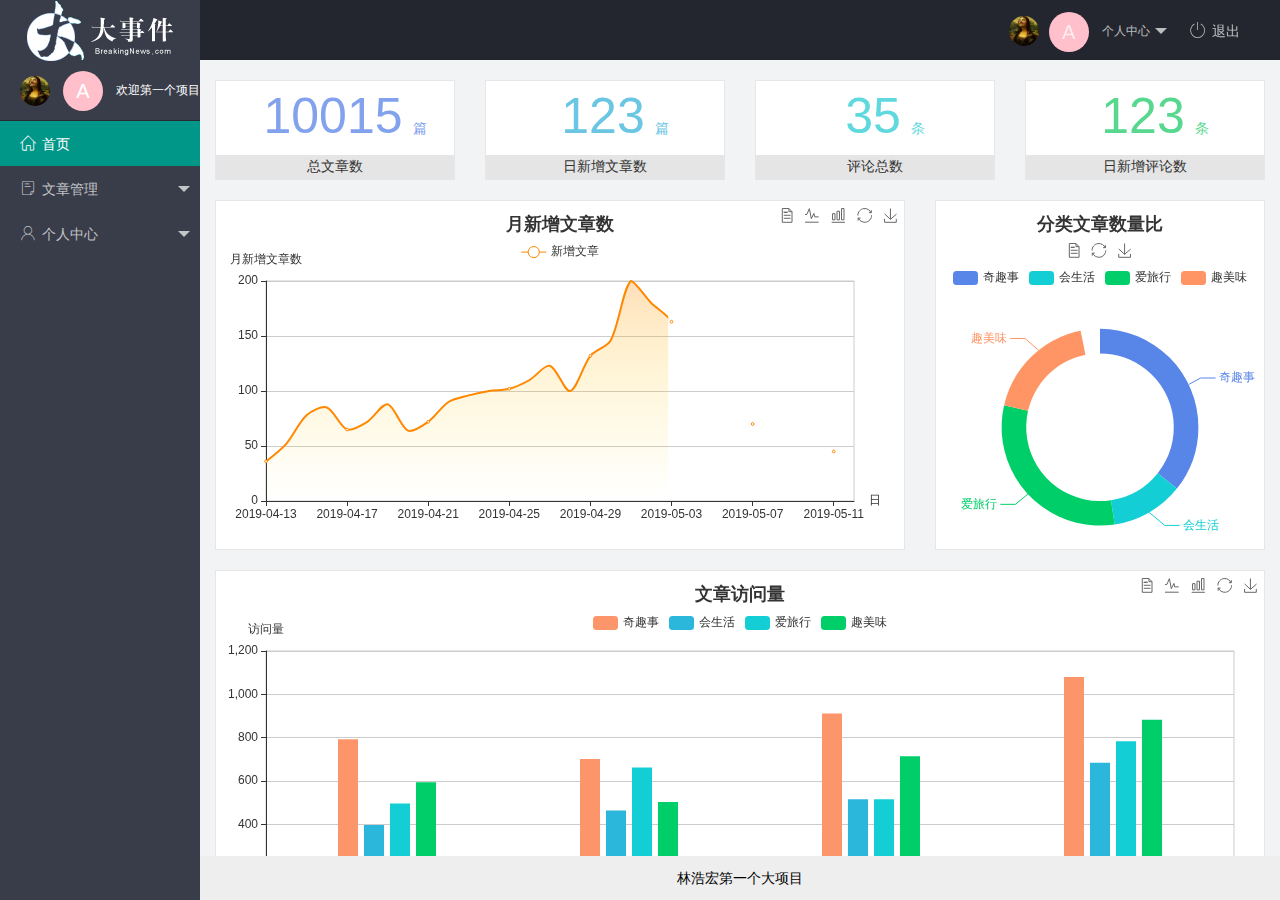
==== commit 5c38103c: "基本资料及密码完成" ====
--- a/index.html
+++ b/index.html
@@ -30,71 +30,69 @@
                         </span> 个人中心
                     </a>
                     <dl class="layui-nav-child">
-                        <dd><a href="">基本资料</a></dd>
-                        <dd><a href="">更换头像</a></dd>
-                        <dd><a href="">重置密码</a></dd>
+                        <dd><a href=" ">基本资料</a></dd>
+                        <dd><a href=" ">更换头像</a></dd>
+                        <dd><a href=" ">重置密码</a></dd>
                     </dl>
                 </li>
-                <li class="layui-nav-item" id="tuichu" lay-header-event="menuRight" lay-unselect>
-                    <a href="javascript:;">
-                        <span class="iconfont icon-tuichu"></span>退出
+                <li class="layui-nav-item" id="tuichu" lay-header-event="menuRight " lay-unselect>
+                    <a href="javascript:; ">
+                        <span class="iconfont icon-tuichu "></span>退出
                     </a>
                 </li>
             </ul>
         </div>
 
-        <div class="layui-side layui-bg-black">
-            <div class="layui-side-scroll">
+        <div class="layui-side layui-bg-black ">
+            <div class="layui-side-scroll ">
                 <!-- 首页上面的头像区域 -->
-                <div class="userinfo">
-                    <img src="/assets/images/581ef4b29cda1a4cdd66f0a8a981d79a_1.jpg" class="layui-nav-img" style=width:30px;height:30px>
-                    <span class="text-avatar">
+                <div class="userinfo ">
+                    <img src="/assets/images/581ef4b29cda1a4cdd66f0a8a981d79a_1.jpg " class="layui-nav-img " style=width:30px;height:30px>
+                    <span class="text-avatar ">
                         A
-                    </span> <span id="welcome">欢迎林浩宏</span>
+                    </span> <span id="welcome">欢迎第一个项目</span>
                 </div>
                 <!-- 左侧导航区域（可配合layui已有的垂直导航） -->
-                <ul class="layui-nav layui-nav-tree" lay-filter="test" lay-shrink="all">
-                    <li class="layui-nav-item layui-this"><a href="/home/dashboard.html" target="fm"><span class="iconfont icon-home"></span>首页</a></li>
+                <ul class="layui-nav layui-nav-tree " lay-filter="test " lay-shrink="all ">
+                    <li class="layui-nav-item layui-this "><a href="/home/dashboard.html " target="fm"><span class="iconfont icon-home "></span>首页</a></li>
                     <li class="layui-nav-item">
-                        <a class="" href="javascript:;"><span class="iconfont icon-16"></span>文章管理</a>
+                        <a class=" " href="javascript:; "><span class="iconfont icon-16 "></span>文章管理</a>
                         <dl class="layui-nav-child">
-                            <dd><a href="javascript:;"><i class="layui-icon layui-icon-app"></i>文章类别</a></dd>
-                            <dd><a href="javascript:;"><i class="layui-icon layui-icon-app"></i>文章列表</a></dd>
-                            <dd><a href="javascript:;"><i class="layui-icon layui-icon-app"></i>发布文章</a></dd>
+                            <dd><a href="javascript:; "><i class="layui-icon layui-icon-app "></i>文章类别</a></dd>
+                            <dd><a href="javascript:; "><i class="layui-icon layui-icon-app "></i>文章列表</a></dd>
+                            <dd><a href="javascript:; "><i class="layui-icon layui-icon-app "></i>发布文章</a></dd>
                         </dl>
                     </li>
                     <li class="layui-nav-item">
-                        <a href="javascript:;"><span class="iconfont icon-user"></span>个人中心</a>
+                        <a href="javascript:; "><span class="iconfont icon-user "></span>个人中心</a>
                         <dl class="layui-nav-child">
-                            <dd><a href="javascript:;"><i class="layui-icon layui-icon-user"></i>基本资料</a></dd>
-                            <dd><a href="javascript:;"><i class="layui-icon layui-icon-picture"></i>更换头像</a></dd>
-                            <dd><a href="javascript:;"><i class="layui-icon layui-icon-set-sm"></i>重置密码</a></dd>
+                            <dd><a href="/user/userinfo.html" target="fm"><i class="layui-icon layui-icon-user "></i>基本资料</a></dd>
+                            <dd><a href="/user/user_avatar.html" target="fm"><i class="layui-icon layui-icon-picture "></i>更换头像</a></dd>
+                            <dd><a href="/user/user_pwd.html" target="fm"><i class="layui-icon layui-icon-set-sm "></i>重置密码</a></dd>
                         </dl>
                     </li>
                 </ul>
             </div>
         </div>
 
-        <div class="layui-body">
+        <div class="layui-body ">
             <!-- 内容主体区域 -->
-            <iframe name="fm" src="/home/dashboard.html" frameborder="0" id="iframe"></iframe>
+            <iframe name="fm" src="/home/dashboard.html" frameborder="0"></iframe>
         </div>
 
-        <div class="layui-footer">
+        <div class="layui-footer ">
             <!-- 底部固定区域 -->
             林浩宏第一个大项目
         </div>
     </div>
-
-
     <!-- 导入jQuery.js脚本 -->
-    <script src="/assets/lib/jquery.js"></script>
+    <script src="/assets/lib/jquery.js "></script>
     <!-- 导入layui.js脚本 -->
-    <script src="/assets/lib/layui/layui.all.js"></script>
+    <script src="/assets/lib/layui/layui.all.js "></script>
     <!-- 导入本地的index.js脚本 -->
-    <script src="/assets/js/index.js"></script>
+    <script src="/assets/js/index.js "></script>
     <!-- 导入封装的公共拼接url地址 -->
-    <script src="/assets/js/baseApi.js"></script>
+    <script src="/assets/js/baseApi.js "></script>
 </body>
 
 </html>--- a/assets/css/index.css
+++ b/assets/css/index.css
@@ -20,7 +20,7 @@
 
 /* 让ifarme填满整个内容区域 */
 
-#iframe {
+iframe {
     width: 100%;
     height: 100%;
 }
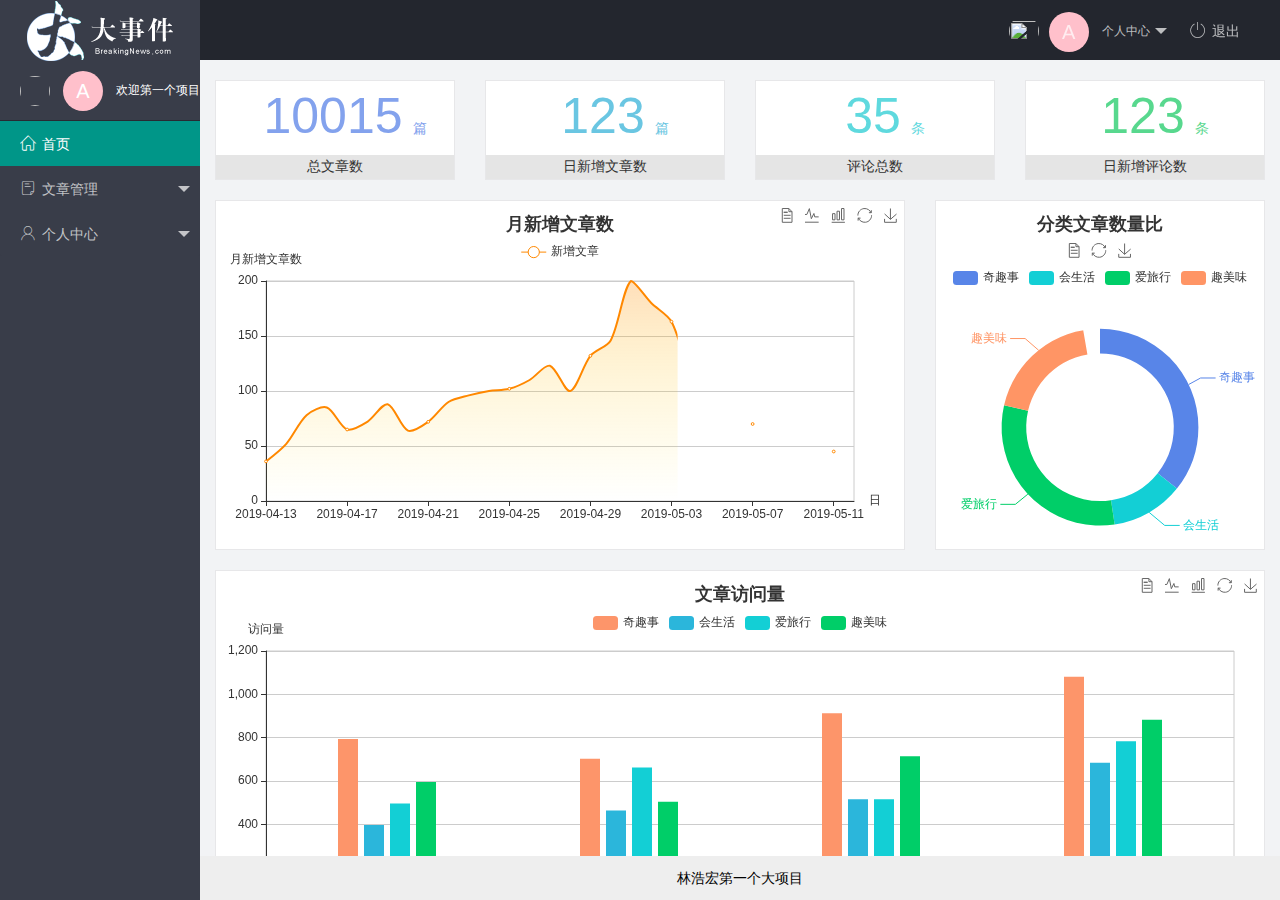
==== commit 5adff2d1: "个人主页更新完成，有更换图像，修改密码，修改基本资料功能" ====
--- a/index.html
+++ b/index.html
@@ -25,14 +25,14 @@
             <ul class="layui-nav layui-layout-right">
                 <li class="layui-nav-item layui-hide layui-show-md-inline-block">
                     <a href="javascript:;" class="userinfo">
-                        <img src="/assets/images/581ef4b29cda1a4cdd66f0a8a981d79a_1.jpg" class="layui-nav-img" style=width:30px;height:30px><span class="text-avatar">
+                        <img src="" class="layui-nav-img" style=width:30px;height:30px><span class="text-avatar">
                             A
                         </span> 个人中心
                     </a>
                     <dl class="layui-nav-child">
-                        <dd><a href=" ">基本资料</a></dd>
-                        <dd><a href=" ">更换头像</a></dd>
-                        <dd><a href=" ">重置密码</a></dd>
+                        <dd><a href="/user/userinfo.html" target="fm">基本资料</a></dd>
+                        <dd><a href="/user/user_avatar.html" target="fm">更换头像</a></dd>
+                        <dd><a href="/user/user_pwd.html" target="fm">重置密码</a></dd>
                     </dl>
                 </li>
                 <li class="layui-nav-item" id="tuichu" lay-header-event="menuRight " lay-unselect>
@@ -47,7 +47,7 @@
             <div class="layui-side-scroll ">
                 <!-- 首页上面的头像区域 -->
                 <div class="userinfo ">
-                    <img src="/assets/images/581ef4b29cda1a4cdd66f0a8a981d79a_1.jpg " class="layui-nav-img " style=width:30px;height:30px>
+                    <img src=" " class="layui-nav-img " style=width:30px;height:30px>
                     <span class="text-avatar ">
                         A
                     </span> <span id="welcome">欢迎第一个项目</span>
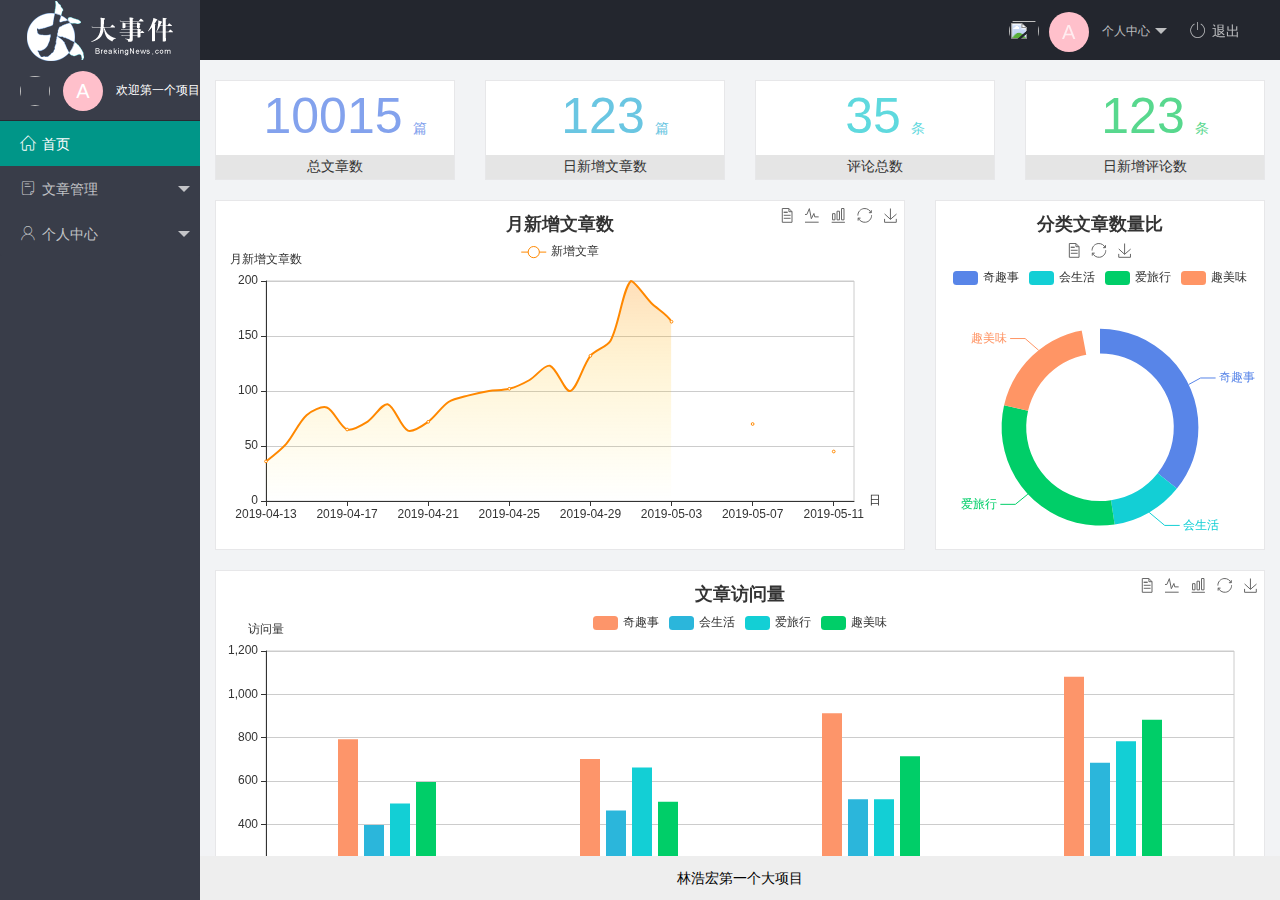
==== commit 1985660f: "个人主页的基本资料，更换头像以及密码修改完成" ====
--- a/index.html
+++ b/index.html
@@ -85,6 +85,7 @@
             林浩宏第一个大项目
         </div>
     </div>
+    <!-- 666 -->
     <!-- 导入jQuery.js脚本 -->
     <script src="/assets/lib/jquery.js "></script>
     <!-- 导入layui.js脚本 -->
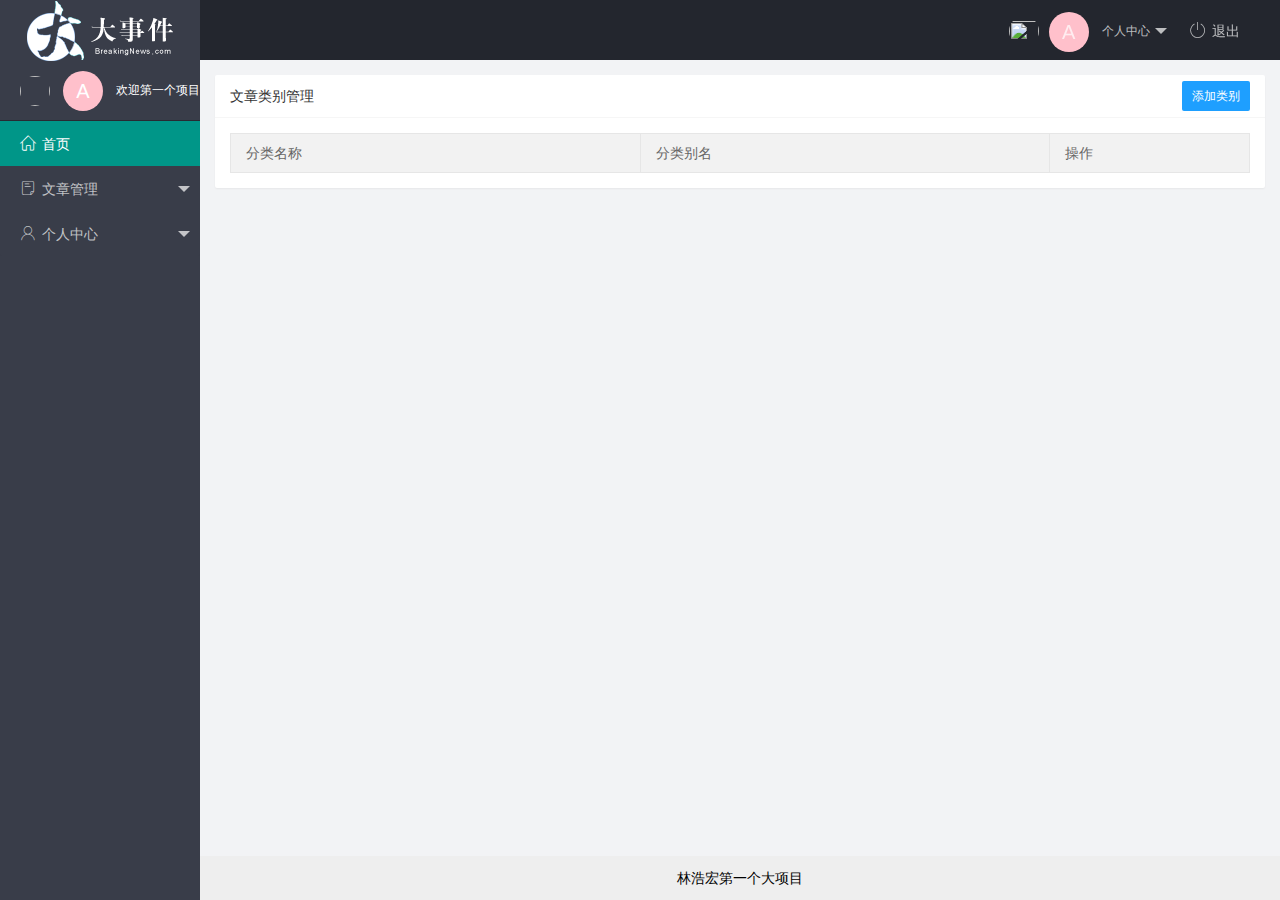
==== commit d53fc6b3: "文章类别添加成功" ====
--- a/index.html
+++ b/index.html
@@ -58,7 +58,7 @@
                     <li class="layui-nav-item">
                         <a class=" " href="javascript:; "><span class="iconfont icon-16 "></span>文章管理</a>
                         <dl class="layui-nav-child">
-                            <dd><a href="javascript:; "><i class="layui-icon layui-icon-app "></i>文章类别</a></dd>
+                            <dd><a href="/article/art_cate.html" target="fm"><i class="layui-icon layui-icon-app "></i>文章类别</a></dd>
                             <dd><a href="javascript:; "><i class="layui-icon layui-icon-app "></i>文章列表</a></dd>
                             <dd><a href="javascript:; "><i class="layui-icon layui-icon-app "></i>发布文章</a></dd>
                         </dl>
@@ -77,7 +77,7 @@
 
         <div class="layui-body ">
             <!-- 内容主体区域 -->
-            <iframe name="fm" src="/home/dashboard.html" frameborder="0"></iframe>
+            <iframe name="fm" src="/article/art_cate.html" frameborder="0"></iframe>
         </div>
 
         <div class="layui-footer ">
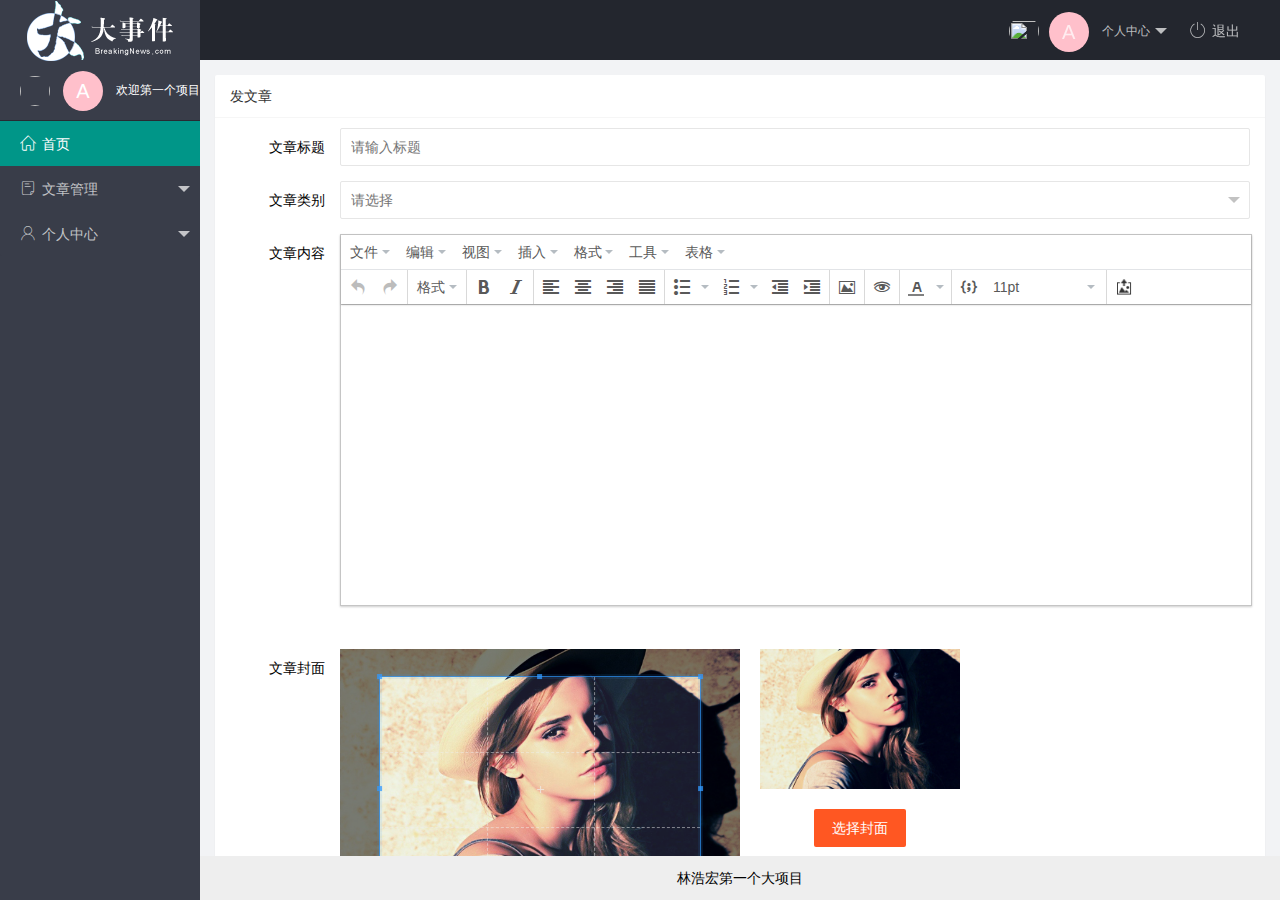
==== commit f85a1b22: "发布文章功能完成" ====
--- a/index.html
+++ b/index.html
@@ -59,8 +59,8 @@
                         <a class=" " href="javascript:; "><span class="iconfont icon-16 "></span>文章管理</a>
                         <dl class="layui-nav-child">
                             <dd><a href="/article/art_cate.html" target="fm"><i class="layui-icon layui-icon-app "></i>文章类别</a></dd>
-                            <dd><a href="javascript:; "><i class="layui-icon layui-icon-app "></i>文章列表</a></dd>
-                            <dd><a href="javascript:; "><i class="layui-icon layui-icon-app "></i>发布文章</a></dd>
+                            <dd><a href="/article/art_list.html" target="fm"><i class="layui-icon layui-icon-app "></i>文章列表</a></dd>
+                            <dd><a href="/article/art_pub.html" target="fm"><i class="layui-icon layui-icon-app "></i>发布文章</a></dd>
                         </dl>
                     </li>
                     <li class="layui-nav-item">
@@ -77,7 +77,7 @@
 
         <div class="layui-body ">
             <!-- 内容主体区域 -->
-            <iframe name="fm" src="/article/art_cate.html" frameborder="0"></iframe>
+            <iframe name="fm" src="/article/art_pub.html" frameborder="0"></iframe>
         </div>
 
         <div class="layui-footer ">
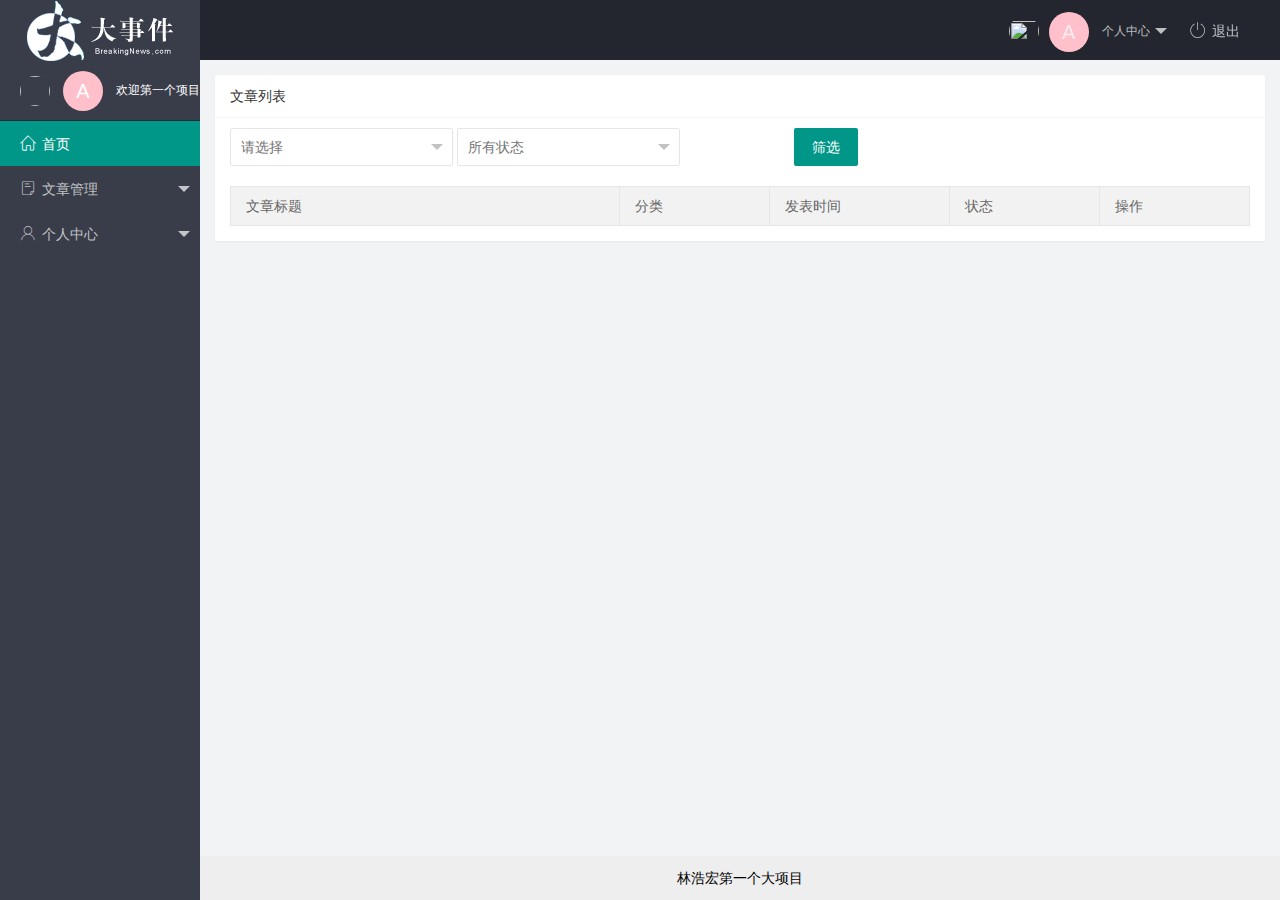
==== commit c4205a4c: "文章列表的分页及删除功能" ====
--- a/index.html
+++ b/index.html
@@ -77,7 +77,7 @@
 
         <div class="layui-body ">
             <!-- 内容主体区域 -->
-            <iframe name="fm" src="/article/art_pub.html" frameborder="0"></iframe>
+            <iframe name="fm" src="/article/art_list.html" frameborder="0"></iframe>
         </div>
 
         <div class="layui-footer ">
